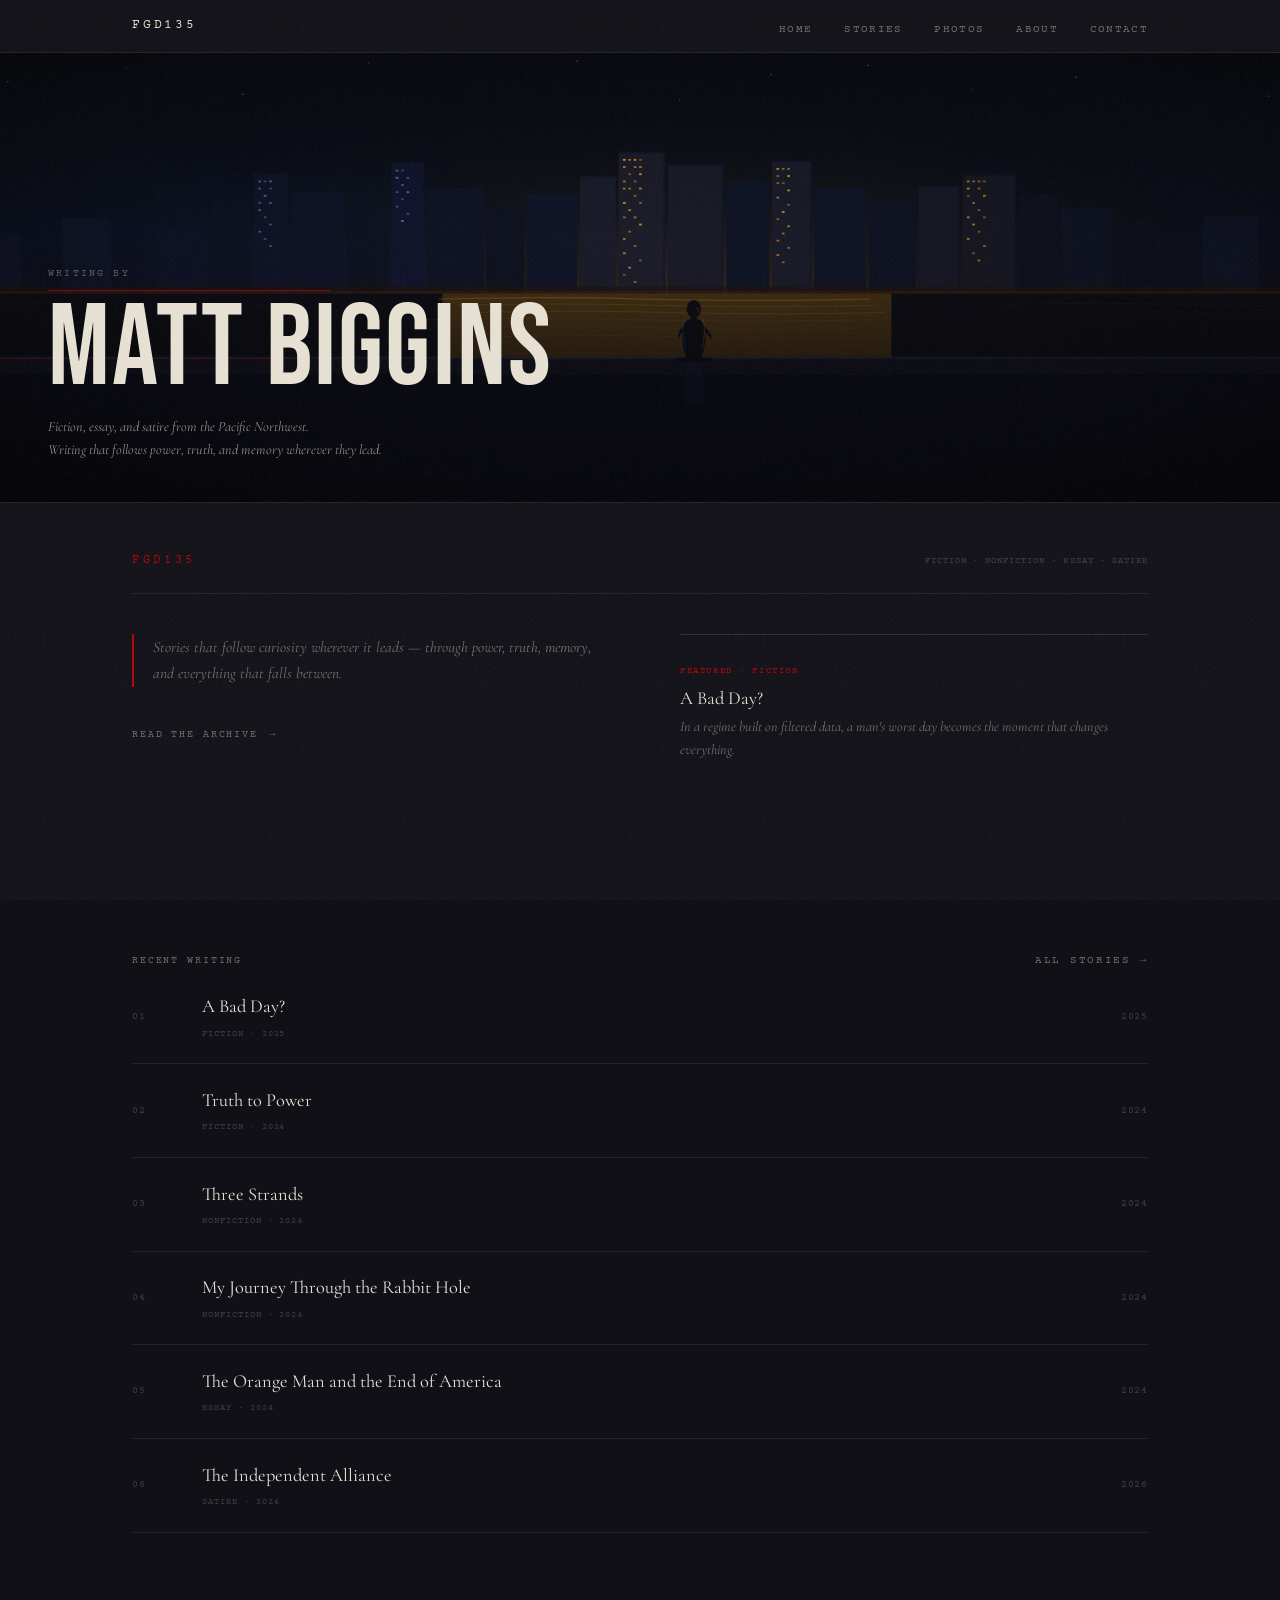
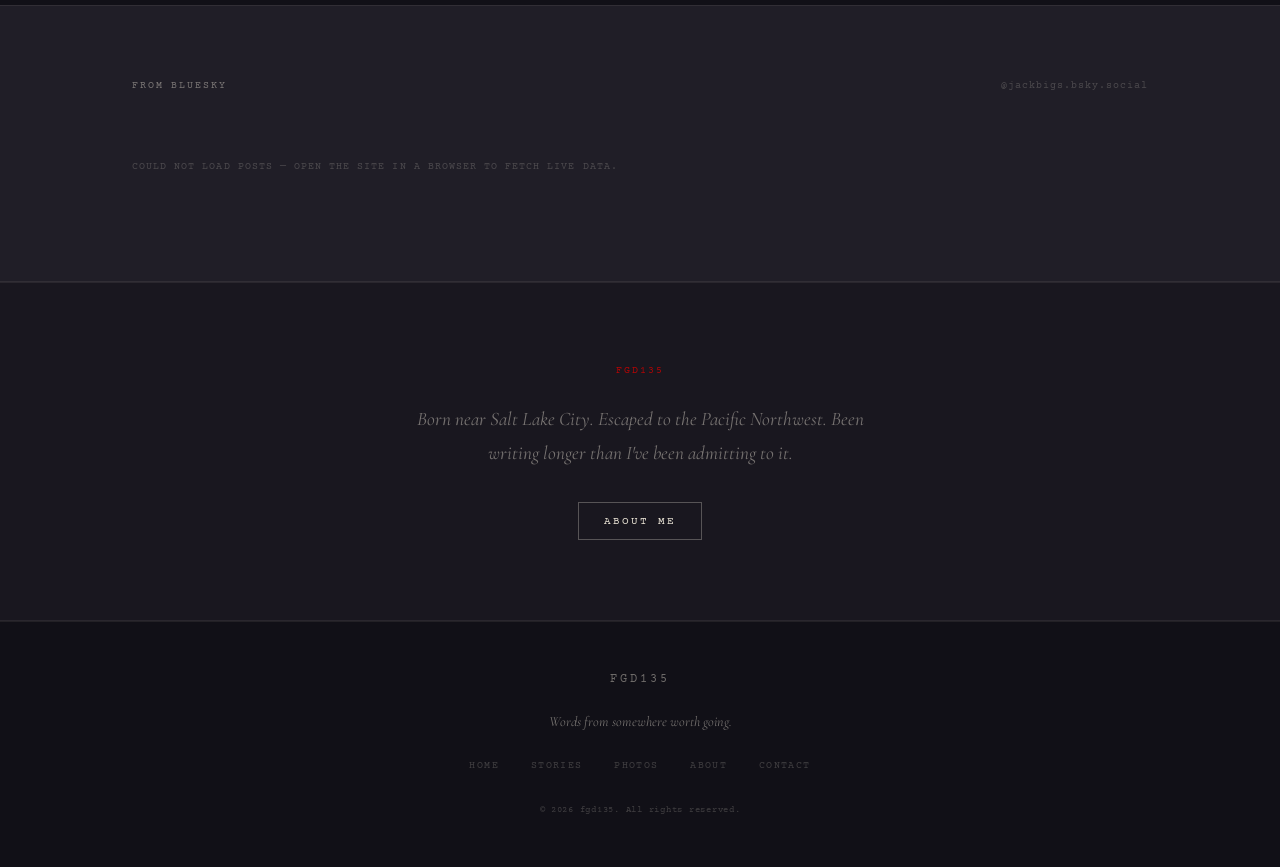
==== index.html @ affeff29 "Rebrand NFP to The Independent Alliance with new logo and full platform - Rename party throughout: T" ====
<!DOCTYPE html>
<html lang="en">
<head>
  <meta charset="UTF-8" />
  <meta name="viewport" content="width=device-width, initial-scale=1.0" />
  <title>fgd135 — Matt Biggins</title>
  <meta name="description" content="Fiction, nonfiction, essay, and satire from the Pacific Northwest." />
  <meta property="og:title" content="fgd135 — Matt Biggins" />
  <meta property="og:description" content="Fiction, nonfiction, essay, and satire from the Pacific Northwest." />
  <meta property="og:image" content="https://fgd135.com/og-image.png" />
  <meta property="og:url" content="https://fgd135.com" />
  <meta property="og:type" content="website" />
  <meta name="twitter:card" content="summary_large_image" />
  <meta name="twitter:title" content="fgd135 — Matt Biggins" />
  <meta name="twitter:description" content="Fiction, nonfiction, essay, and satire from the Pacific Northwest." />
  <meta name="twitter:image" content="https://fgd135.com/og-image.png" />
  <link rel="icon" href="favicon.svg" type="image/svg+xml" />
  <link rel="preconnect" href="https://fonts.googleapis.com" />
  <link rel="preconnect" href="https://fonts.gstatic.com" crossorigin />
  <link href="https://fonts.googleapis.com/css2?family=Cormorant+Garamond:ital,wght@0,300;0,400;0,500;0,600;1,300;1,400;1,500&family=Courier+Prime:ital,wght@0,400;0,700;1,400&family=Bebas+Neue&display=swap" rel="stylesheet" />
  <link rel="stylesheet" href="styles.css" />
</head>
<body>

<!-- the name means something. five clicks on the logo if you want to find out what. -->

<!-- ─── NAV ──────────────────────────────────────────────── -->
<nav>
  <div class="nav-inner">
    <span class="nav-logo" id="navLogo">fgd135</span>
    <ul class="nav-links">
      <li><a onclick="showPage('home')"    data-page="home">Home</a></li>
      <li><a onclick="window.location='stories.html'" data-page="stories">Stories</a></li>
      <li><a onclick="window.location='photos.html'" data-page="photos">Photos</a></li>
      <li><a onclick="showPage('about')"   data-page="about">About</a></li>
      <li><a onclick="showPage('contact')" data-page="contact">Contact</a></li>
    </ul>
    <button class="nav-burger" onclick="toggleMobile()" aria-label="Menu">
      <span></span><span></span><span></span>
    </button>
  </div>
</nav>

<div class="mobile-menu" id="mobileMenu">
  <button class="mobile-close" onclick="toggleMobile()">✕ Close</button>
  <a onclick="showPage('home');toggleMobile()">Home</a>
  <a onclick="window.location='stories.html';toggleMobile()">Stories</a>
  <a onclick="window.location='photos.html';toggleMobile()">Photos</a>
  <a onclick="showPage('about');toggleMobile()">About</a>
  <a onclick="showPage('contact');toggleMobile()">Contact</a>
</div>

<!-- ═══════════════════════════════════════════════════════
     TRIVIA OVERLAY  (easter egg — find it yourself)
═══════════════════════════════════════════════════════ -->
<div id="bomberOverlay">
  <div class="bomber-topbar">
    <span class="bomber-title">◈ CRM114 — Intelligence Test</span>
    <span class="bomber-score-display">SCORE: <span id="bomberScoreDisplay">0</span></span>
    <button class="bomber-close" onclick="GAME.close()">✕ Escape</button>
  </div>
  <div id="triviaBody"></div>
</div>

<!-- ═══════════════════════════════════════════════════════
     HOME
═══════════════════════════════════════════════════════ -->
<div class="page active" id="page-home">

  <div class="hero-split">

    <!-- TOP: illustrated hero — full width -->
    <div class="hero-image-col">

      <!-- Dark city riverfront — lone silhouette at the water's edge (after create_art.py) -->
      <svg class="hero-art-svg" viewBox="0 0 1600 500" xmlns="http://www.w3.org/2000/svg"
           preserveAspectRatio="xMidYMid slice" aria-hidden="true">
        <defs>
          <!-- Sky: deep midnight navy, warm amber at horizon -->
          <linearGradient id="skyG" x1="0" y1="0" x2="0" y2="1">
            <stop offset="0%"   stop-color="#05080f"/>
            <stop offset="50%"  stop-color="#080d1a"/>
            <stop offset="85%"  stop-color="#0f0e20"/>
            <stop offset="100%" stop-color="#1a1030"/>
          </linearGradient>
          <!-- Water: near-black with slight blue tint -->
          <linearGradient id="waterG" x1="0" y1="0" x2="0" y2="1">
            <stop offset="0%"   stop-color="#090910"/>
            <stop offset="100%" stop-color="#040508"/>
          </linearGradient>
          <!-- City glow bloom — amber light pollution at the skyline -->
          <radialGradient id="glowSky" cx="54%" cy="54%" r="46%">
            <stop offset="0%"   stop-color="#b87010" stop-opacity="0.26"/>
            <stop offset="40%"  stop-color="#7a4808" stop-opacity="0.11"/>
            <stop offset="100%" stop-color="#000000" stop-opacity="0"/>
          </radialGradient>
          <!-- Surveillance cold glow — left side of sky -->
          <radialGradient id="glowCold" cx="22%" cy="45%" r="38%">
            <stop offset="0%"   stop-color="#0a2860" stop-opacity="0.18"/>
            <stop offset="100%" stop-color="#000000" stop-opacity="0"/>
          </radialGradient>
          <!-- Reflection column in water below city -->
          <linearGradient id="reflG" x1="0" y1="0" x2="0" y2="1">
            <stop offset="0%"   stop-color="#c88010" stop-opacity="0.28"/>
            <stop offset="55%"  stop-color="#c88010" stop-opacity="0.09"/>
            <stop offset="100%" stop-color="#c88010" stop-opacity="0"/>
          </linearGradient>
          <!-- Edge vignette -->
          <radialGradient id="vig2" cx="50%" cy="42%" r="72%">
            <stop offset="0%"   stop-color="#000000" stop-opacity="0"/>
            <stop offset="70%"  stop-color="#000000" stop-opacity="0.26"/>
            <stop offset="100%" stop-color="#000000" stop-opacity="0.74"/>
          </radialGradient>
        </defs>

        <!-- ① Sky base — deep midnight blue -->
        <rect width="1600" height="500" fill="url(#skyG)"/>
        <!-- Warm city glow in sky -->
        <rect width="1600" height="500" fill="url(#glowSky)"/>
        <!-- Cold surveillance glow — left side -->
        <rect width="1600" height="500" fill="url(#glowCold)"/>

        <!-- ② Stars — faint, upper sky only -->
        <circle cx="96"  cy="32" r="0.7" fill="#c8d4e8" opacity="0.60"/>
        <circle cx="228" cy="16" r="0.6" fill="#c0c8e0" opacity="0.50"/>
        <circle cx="358" cy="46" r="0.8" fill="#c8d4e8" opacity="0.55"/>
        <circle cx="498" cy="11" r="0.6" fill="#c8d4e8" opacity="0.46"/>
        <circle cx="614" cy="39" r="0.5" fill="#c0c8e0" opacity="0.40"/>
        <circle cx="730" cy="9"  r="0.8" fill="#c8d4e8" opacity="0.54"/>
        <circle cx="844" cy="53" r="0.6" fill="#c8d4e8" opacity="0.38"/>
        <circle cx="946" cy="24" r="0.7" fill="#c0c8e0" opacity="0.60"/>
        <circle cx="1054" cy="14" r="0.8" fill="#c8d4e8" opacity="0.50"/>
        <circle cx="1170" cy="40" r="0.6" fill="#c0c8e0" opacity="0.46"/>
        <circle cx="1286" cy="27" r="0.8" fill="#c8d4e8" opacity="0.58"/>
        <circle cx="1400" cy="17" r="0.5" fill="#c8d4e8" opacity="0.44"/>
        <circle cx="1500" cy="48" r="0.7" fill="#c0c8e0" opacity="0.54"/>
        <circle cx="174"  cy="72" r="0.5" fill="#c8d4e8" opacity="0.32"/>
        <circle cx="822"  cy="79" r="0.4" fill="#c8d4e8" opacity="0.27"/>
        <circle cx="1342" cy="65" r="0.5" fill="#c8d4e8" opacity="0.34"/>

        <!-- ③ CITY SKYLINE — buildings, horizon at y=268 -->
        <!-- Far left: low residential (cool blue-grey, left/surveillance side) -->
        <rect x="0"   y="228" width="46"  height="40" fill="#0b0e1c"/>
        <rect x="49"  y="202" width="62"  height="66" fill="#0c1020"/>
        <rect x="114" y="218" width="40"  height="50" fill="#0a0c18"/>
        <rect x="157" y="184" width="54"  height="84" fill="#0d1122"/>
        <rect x="214" y="212" width="44"  height="56" fill="#0b0e1c"/>
        <!-- Left cluster -->
        <rect x="261" y="197" width="57"  height="71" fill="#0c1020"/>
        <rect x="321" y="170" width="46"  height="98" fill="#0b0f1e"/>
        <rect x="370" y="134" width="38"  height="134" fill="#0d1124"/>
        <rect x="411" y="154" width="60"  height="114" fill="#0c1022"/>
        <rect x="474" y="167" width="46"  height="101" fill="#0b0f1c"/>
        <rect x="523" y="122" width="36"  height="146" fill="#0e122a"/>
        <rect x="562" y="150" width="64"  height="118" fill="#0c1022"/>
        <rect x="629" y="170" width="42"  height="98" fill="#0b0f1c"/>
        <!-- CENTER: tallest, densest cluster — transitioning warm right -->
        <rect x="674" y="157" width="56"  height="111" fill="#0d1124"/>
        <rect x="733" y="137" width="40"  height="131" fill="#0f1428"/>
        <rect x="776" y="110" width="52"  height="158" fill="#0e1328"/>
        <rect x="831" y="124" width="62"  height="144" fill="#0d1226"/>
        <rect x="896" y="142" width="48"  height="126" fill="#0c1122"/>
        <rect x="947" y="120" width="44"  height="148" fill="#0e1328"/>
        <rect x="994" y="150" width="58"  height="118" fill="#0d1124"/>
        <!-- Right cluster: stepping down, warmer tones -->
        <rect x="1055" y="164" width="52" height="104" fill="#0c1020"/>
        <rect x="1110" y="147" width="46" height="121" fill="#0d1124"/>
        <rect x="1159" y="134" width="60" height="134" fill="#0c1022"/>
        <rect x="1222" y="157" width="44" height="111" fill="#0b0f1c"/>
        <rect x="1269" y="172" width="57" height="96"  fill="#0c1020"/>
        <rect x="1329" y="187" width="42" height="81"  fill="#0a0d1a"/>
        <!-- Far right: low -->
        <rect x="1374" y="200" width="50" height="68"  fill="#0b0e1c"/>
        <rect x="1427" y="182" width="62" height="86"  fill="#0d1122"/>
        <rect x="1492" y="208" width="44" height="60"  fill="#0a0c18"/>
        <rect x="1539" y="193" width="54" height="75"  fill="#0c1020"/>
        <rect x="1596" y="218" width="4"  height="50"  fill="#0a0c18"/>

        <!-- ④ BUILDING AMBIENT GLOW — low-opacity warm wash on buildings -->
        <!-- Left side: cool blue tint (surveillance) -->
        <rect x="0"   y="184" width="310" height="84" fill="#082060" opacity="0.04"/>
        <rect x="261" y="134" width="310" height="134" fill="#082060" opacity="0.035"/>
        <!-- Right side: warm amber glow (power/money) -->
        <rect x="776" y="112" width="50"  height="154" fill="#c88010" opacity="0.055"/>
        <rect x="831" y="126" width="60"  height="140" fill="#c88010" opacity="0.046"/>
        <rect x="733" y="140" width="40"  height="126" fill="#c88010" opacity="0.038"/>
        <rect x="947" y="122" width="42"  height="144" fill="#c88010" opacity="0.042"/>
        <rect x="1110" y="150" width="44" height="116" fill="#c88010" opacity="0.038"/>
        <rect x="1159" y="137" width="58" height="128" fill="#c88010" opacity="0.042"/>

        <!-- ⑤ WINDOWS — left buildings: cold blue; right buildings: warm amber -->
        <!-- Left tower x=370: cold blue windows (surveillance side) -->
        <rect x="375" y="142" width="3" height="2" fill="#4a82c8" opacity="0.78"/>
        <rect x="381" y="142" width="3" height="2" fill="#3a70b8" opacity="0.60"/>
        <rect x="387" y="142" width="3" height="2" fill="#5090d8" opacity="0.72"/>
        <rect x="375" y="150" width="3" height="2" fill="#3a70b8" opacity="0.84"/>
        <rect x="387" y="150" width="3" height="2" fill="#4a82c8" opacity="0.52"/>
        <rect x="381" y="158" width="3" height="2" fill="#5090d8" opacity="0.76"/>
        <rect x="375" y="166" width="3" height="2" fill="#4a82c8" opacity="0.62"/>
        <rect x="387" y="166" width="3" height="2" fill="#3a70b8" opacity="0.84"/>
        <rect x="375" y="174" width="3" height="2" fill="#5090d8" opacity="0.68"/>
        <rect x="381" y="182" width="3" height="2" fill="#4a82c8" opacity="0.57"/>
        <rect x="387" y="190" width="3" height="2" fill="#3a70b8" opacity="0.80"/>
        <rect x="375" y="198" width="3" height="2" fill="#4a82c8" opacity="0.74"/>
        <rect x="381" y="206" width="3" height="2" fill="#5090d8" opacity="0.52"/>
        <rect x="387" y="214" width="3" height="2" fill="#3a70b8" opacity="0.76"/>
        <!-- Slim left tower x=523: cold blue -->
        <rect x="528" y="130" width="3" height="2" fill="#4a82c8" opacity="0.80"/>
        <rect x="534" y="130" width="3" height="2" fill="#3a70b8" opacity="0.56"/>
        <rect x="528" y="138" width="3" height="2" fill="#5090d8" opacity="0.76"/>
        <rect x="540" y="138" width="3" height="2" fill="#4a82c8" opacity="0.66"/>
        <rect x="534" y="146" width="3" height="2" fill="#3a70b8" opacity="0.84"/>
        <rect x="528" y="154" width="3" height="2" fill="#4a82c8" opacity="0.60"/>
        <rect x="540" y="154" width="3" height="2" fill="#5090d8" opacity="0.78"/>
        <rect x="534" y="162" width="3" height="2" fill="#4a82c8" opacity="0.50"/>
        <rect x="528" y="170" width="3" height="2" fill="#3a70b8" opacity="0.74"/>
        <rect x="540" y="178" width="3" height="2" fill="#4a82c8" opacity="0.64"/>
        <rect x="534" y="186" width="3" height="2" fill="#5090d8" opacity="0.80"/>
        <!-- Center tallest tower x=776: warm amber windows -->
        <rect x="781" y="118" width="3" height="2" fill="#e0a820" opacity="0.90"/>
        <rect x="787" y="118" width="3" height="2" fill="#d4940a" opacity="0.75"/>
        <rect x="793" y="118" width="3" height="2" fill="#e0a820" opacity="0.83"/>
        <rect x="799" y="118" width="3" height="2" fill="#c88010" opacity="0.57"/>
        <rect x="781" y="126" width="3" height="2" fill="#d4940a" opacity="0.85"/>
        <rect x="793" y="126" width="3" height="2" fill="#e0a820" opacity="0.67"/>
        <rect x="799" y="126" width="3" height="2" fill="#d4940a" opacity="0.79"/>
        <rect x="787" y="134" width="3" height="2" fill="#c88010" opacity="0.62"/>
        <rect x="799" y="134" width="3" height="2" fill="#e0a820" opacity="0.87"/>
        <rect x="781" y="142" width="3" height="2" fill="#d4940a" opacity="0.72"/>
        <rect x="793" y="142" width="3" height="2" fill="#e0a820" opacity="0.52"/>
        <rect x="781" y="150" width="3" height="2" fill="#c88010" opacity="0.85"/>
        <rect x="787" y="150" width="3" height="2" fill="#d4940a" opacity="0.67"/>
        <rect x="799" y="150" width="3" height="2" fill="#e0a820" opacity="0.77"/>
        <rect x="793" y="158" width="3" height="2" fill="#d4940a" opacity="0.62"/>
        <rect x="781" y="166" width="3" height="2" fill="#e0a820" opacity="0.87"/>
        <rect x="799" y="166" width="3" height="2" fill="#c88010" opacity="0.69"/>
        <rect x="787" y="174" width="3" height="2" fill="#d4940a" opacity="0.82"/>
        <rect x="781" y="182" width="3" height="2" fill="#e0a820" opacity="0.57"/>
        <rect x="793" y="182" width="3" height="2" fill="#d4940a" opacity="0.75"/>
        <rect x="799" y="190" width="3" height="2" fill="#e0a820" opacity="0.85"/>
        <rect x="787" y="198" width="3" height="2" fill="#c88010" opacity="0.67"/>
        <rect x="781" y="206" width="3" height="2" fill="#d4940a" opacity="0.77"/>
        <rect x="793" y="214" width="3" height="2" fill="#e0a820" opacity="0.52"/>
        <rect x="781" y="222" width="3" height="2" fill="#d4940a" opacity="0.82"/>
        <rect x="799" y="230" width="3" height="2" fill="#c88010" opacity="0.62"/>
        <rect x="787" y="238" width="3" height="2" fill="#e0a820" opacity="0.72"/>
        <rect x="781" y="246" width="3" height="2" fill="#d4940a" opacity="0.47"/>
        <rect x="793" y="254" width="3" height="2" fill="#e0a820" opacity="0.57"/>
        <!-- 2nd center tower x=947: warm amber -->
        <rect x="952" y="128" width="3" height="2" fill="#e0a820" opacity="0.85"/>
        <rect x="958" y="128" width="3" height="2" fill="#d4940a" opacity="0.67"/>
        <rect x="964" y="128" width="3" height="2" fill="#c88010" opacity="0.79"/>
        <rect x="952" y="136" width="3" height="2" fill="#d4940a" opacity="0.62"/>
        <rect x="964" y="136" width="3" height="2" fill="#e0a820" opacity="0.87"/>
        <rect x="952" y="144" width="3" height="2" fill="#c88010" opacity="0.72"/>
        <rect x="958" y="144" width="3" height="2" fill="#d4940a" opacity="0.52"/>
        <rect x="964" y="152" width="3" height="2" fill="#e0a820" opacity="0.82"/>
        <rect x="952" y="160" width="3" height="2" fill="#d4940a" opacity="0.77"/>
        <rect x="964" y="168" width="3" height="2" fill="#c88010" opacity="0.62"/>
        <rect x="958" y="176" width="3" height="2" fill="#e0a820" opacity="0.85"/>
        <rect x="952" y="184" width="3" height="2" fill="#d4940a" opacity="0.57"/>
        <rect x="964" y="192" width="3" height="2" fill="#e0a820" opacity="0.72"/>
        <rect x="958" y="200" width="3" height="2" fill="#c88010" opacity="0.82"/>
        <rect x="952" y="208" width="3" height="2" fill="#d4940a" opacity="0.67"/>
        <rect x="964" y="216" width="3" height="2" fill="#e0a820" opacity="0.52"/>
        <rect x="952" y="224" width="3" height="2" fill="#d4940a" opacity="0.79"/>
        <rect x="958" y="232" width="3" height="2" fill="#c88010" opacity="0.62"/>
        <!-- Right cluster x=1159: warm amber -->
        <rect x="1164" y="142" width="3" height="2" fill="#d4940a" opacity="0.82"/>
        <rect x="1170" y="142" width="3" height="2" fill="#e0a820" opacity="0.62"/>
        <rect x="1176" y="142" width="3" height="2" fill="#c88010" opacity="0.75"/>
        <rect x="1182" y="142" width="3" height="2" fill="#d4940a" opacity="0.52"/>
        <rect x="1164" y="150" width="3" height="2" fill="#e0a820" opacity="0.87"/>
        <rect x="1176" y="150" width="3" height="2" fill="#d4940a" opacity="0.69"/>
        <rect x="1164" y="158" width="3" height="2" fill="#c88010" opacity="0.59"/>
        <rect x="1182" y="158" width="3" height="2" fill="#e0a820" opacity="0.82"/>
        <rect x="1170" y="166" width="3" height="2" fill="#d4940a" opacity="0.75"/>
        <rect x="1176" y="174" width="3" height="2" fill="#e0a820" opacity="0.52"/>
        <rect x="1164" y="182" width="3" height="2" fill="#d4940a" opacity="0.85"/>
        <rect x="1182" y="182" width="3" height="2" fill="#c88010" opacity="0.62"/>
        <rect x="1170" y="190" width="3" height="2" fill="#e0a820" opacity="0.77"/>
        <rect x="1176" y="198" width="3" height="2" fill="#d4940a" opacity="0.57"/>
        <rect x="1164" y="206" width="3" height="2" fill="#e0a820" opacity="0.72"/>
        <rect x="1182" y="214" width="3" height="2" fill="#c88010" opacity="0.82"/>
        <rect x="1170" y="222" width="3" height="2" fill="#d4940a" opacity="0.52"/>
        <rect x="1176" y="230" width="3" height="2" fill="#e0a820" opacity="0.67"/>

        <!-- ⑥ Horizon haze — warm glow band at the waterline -->
        <rect x="0" y="260" width="1600" height="12" fill="#200e08" opacity="0.65"/>
        <rect x="0" y="265" width="1600" height="5"  fill="#c88010" opacity="0.07"/>

        <!-- ⑦ Water — near-black with deep blue undertone -->
        <rect x="0" y="268" width="1600" height="232" fill="url(#waterG)"/>
        <!-- Reflection column below city core -->
        <rect x="580" y="268" width="500" height="210" fill="url(#reflG)"/>
        <!-- Amber shimmer lines — city lights rippling in the water -->
        <path d="M576,274 Q700,271 800,274 Q930,277 1056,274" stroke="#c88010" stroke-width="1.4" fill="none" opacity="0.28"/>
        <path d="M596,281 Q714,278 814,281 Q944,284 1060,281" stroke="#c88010" stroke-width="0.9" fill="none" opacity="0.20"/>
        <path d="M612,289 Q736,286 836,289 Q956,292 1072,289" stroke="#d4940a" stroke-width="1.1" fill="none" opacity="0.15"/>
        <path d="M556,297 Q692,294 792,297 Q924,300 1064,297" stroke="#c88010" stroke-width="0.7" fill="none" opacity="0.12"/>
        <path d="M598,306 Q706,303 810,306 Q934,309 1048,306" stroke="#b87808" stroke-width="0.8" fill="none" opacity="0.09"/>
        <path d="M636,316 Q752,313 852,316 Q968,319 1072,316" stroke="#c88010" stroke-width="1.0" fill="none" opacity="0.07"/>
        <path d="M618,327 Q736,324 836,327 Q956,330 1066,327" stroke="#d4940a" stroke-width="0.6" fill="none" opacity="0.05"/>
        <path d="M598,340 Q720,337 820,340 Q944,343 1064,340" stroke="#c88010" stroke-width="0.8" fill="none" opacity="0.04"/>
        <!-- Cold blue shimmer on left (surveillance reflection) -->
        <path d="M68,280 Q162,277 256,280 Q328,283 400,280" stroke="#2850a8" stroke-width="0.6" fill="none" opacity="0.10"/>
        <path d="M78,289 Q174,286 268,289 Q340,292 412,289" stroke="#1a3880" stroke-width="0.4" fill="none" opacity="0.07"/>
        <!-- Amber shimmer on right -->
        <path d="M1204,280 Q1308,277 1412,280 Q1484,283 1556,280" stroke="#c88010" stroke-width="0.6" fill="none" opacity="0.11"/>
        <path d="M1214,289 Q1318,286 1422,289 Q1494,292 1566,289" stroke="#b87808" stroke-width="0.4" fill="none" opacity="0.07"/>

        <!-- ⑧ Near embankment — quay/sea-wall, viewer's side -->
        <rect x="0" y="340" width="1600" height="18" fill="#0b0c16"/>
        <rect x="0" y="338" width="1600" height="3"  fill="#18192a" opacity="0.65"/>
        <!-- Stone joints -->
        <line x1="118"  y1="340" x2="118"  y2="358" stroke="#07080f" stroke-width="0.5" opacity="0.40"/>
        <line x1="318"  y1="340" x2="318"  y2="358" stroke="#07080f" stroke-width="0.5" opacity="0.36"/>
        <line x1="518"  y1="340" x2="518"  y2="358" stroke="#07080f" stroke-width="0.5" opacity="0.40"/>
        <line x1="718"  y1="340" x2="718"  y2="358" stroke="#07080f" stroke-width="0.5" opacity="0.36"/>
        <line x1="918"  y1="340" x2="918"  y2="358" stroke="#07080f" stroke-width="0.5" opacity="0.40"/>
        <line x1="1118" y1="340" x2="1118" y2="358" stroke="#07080f" stroke-width="0.5" opacity="0.36"/>
        <line x1="1318" y1="340" x2="1318" y2="358" stroke="#07080f" stroke-width="0.5" opacity="0.40"/>
        <line x1="1518" y1="340" x2="1518" y2="358" stroke="#07080f" stroke-width="0.5" opacity="0.36"/>
        <!-- Foreground ground — very dark -->
        <rect x="0" y="358" width="1600" height="142" fill="#060710"/>

        <!-- ⑨ LONE FIGURE — standing at the embankment edge, facing the city -->
        <!-- Centered x=860, feet y=340, head y=286 — long coat silhouette -->
        <g>
          <!-- Coat body — tapers at shoulder, slight flare at hem -->
          <path d="
            M852,340 C850,336 847,326 847,316
            C847,307 848,302 851,299
            C853,297 856,296 860,296
            C864,296 867,297 869,299
            C872,302 873,307 873,316
            C873,326 870,336 868,340 Z
          " fill="#07080e"/>
          <!-- Coat shoulder width -->
          <path d="
            M845,308 C847,305 851,302 855,301
            C858,300 862,300 865,301
            C869,302 873,305 875,308
            C877,311 879,314 880,316
            L879,318 C877,315 875,312 872,310
            C870,307 866,304 860,304
            C854,304 850,307 848,310
            C846,312 844,315 843,318
            L842,316 C843,313 844,310 845,308 Z
          " fill="#07080e"/>
          <!-- Collar / neck rear -->
          <rect x="857" y="292" width="6" height="6" fill="#07080e" rx="1"/>
          <!-- Head — oval, seen from behind -->
          <ellipse cx="860" cy="285" rx="8" ry="10" fill="#08090f"/>
          <!-- Rim light — cold blue on LEFT edge (surveillance light from left) -->
          <path d="M852,296 C850,299 849,303 849,308 C849,316 850,325 852,333 C851,332 849,327 848,318 C847,310 847,303 849,297 Z"
                fill="#2850a8" opacity="0.20"/>
          <!-- Rim light — warm amber on RIGHT edge (city light from across water) -->
          <path d="M868,296 C870,299 871,303 871,308 C871,316 870,325 868,333 C869,332 871,327 872,318 C873,310 873,303 871,297 Z"
                fill="#c88010" opacity="0.18"/>
          <!-- Head rim — amber catch on right side -->
          <path d="M864,290 C866,288 867,286 866,284 C865,283 863,283 862,284 C864,285 865,288 864,290 Z"
                fill="#c88010" opacity="0.14"/>
          <!-- Ground shadow -->
          <ellipse cx="860" cy="341" rx="22" ry="2.5" fill="#030408" opacity="0.60"/>
        </g>

        <!-- ⑩ Figure reflection in water — faint, shimmering below embankment -->
        <g opacity="0.12">
          <ellipse cx="860" cy="357" rx="8"  ry="10" fill="#1c2240"/>
          <path d="M852,354 C850,358 847,368 847,378 C847,387 852,392 860,392 C868,392 873,387 873,378 C873,368 870,358 868,354 Z" fill="#1c2240"/>
        </g>

        <!-- ⑪ Crimson signal accent — site signature, horizontal rule at embankment -->
        <line x1="0" y1="340" x2="420" y2="340" stroke="#b30505" stroke-width="0.9" opacity="0.50"/>

        <!-- ⑫ Vignette overlay -->
        <rect width="1600" height="500" fill="url(#vig2)"/>
      </svg>

      <!-- Text overlay -->
      <div class="hero-art-text" aria-label="Writing by Matt Biggins">
        <span class="hero-art-label">Writing by</span>
        <div class="hero-art-rule"></div>
        <h1 class="hero-art-name">Matt Biggins</h1>
        <p class="hero-art-bio">Fiction, essay, and satire from the Pacific Northwest.<br>Writing that follows power, truth, and memory wherever they lead.</p>
      </div>

    </div>

    <!-- BOTTOM: id + tagline + featured -->
    <div class="hero-text-col">
      <div class="hero-text-inner">

        <div class="hero-id-row">
          <span class="hero-site-name">fgd135</span>
          <span class="hero-categories">Fiction · Nonfiction · Essay · Satire</span>
        </div>

        <div class="hero-text-body">
          <div class="hero-text-left">
            <p class="hero-tagline">Stories that follow curiosity wherever it leads — through power, truth, memory, and everything that falls between.</p>
            <a class="hero-cta" href="stories.html">Read the archive</a>
          </div>
          <div class="hero-text-right">
            <div class="hero-featured" onclick="window.location='badday.html'" style="cursor:pointer">
              <div class="hero-featured-eyebrow">Featured · Fiction</div>
              <div class="hero-featured-title">A Bad Day?</div>
              <div class="hero-featured-lede">In a regime built on filtered data, a man's worst day becomes the moment that changes everything.</div>
            </div>
          </div>
        </div>

      </div>
    </div>

  </div>

  <!-- ── RECENT WRITING ──────────────────────────────────── -->
  <section class="story-list-section">
    <div class="container-wide">
      <div class="section-header">
        <span class="section-title">Recent Writing</span>
        <button class="btn-text dim" onclick="window.location='stories.html'">All stories →</button>
      </div>
      <div class="story-row" onclick="window.location='badday.html'">
        <span class="story-num">01</span>
        <div class="story-row-title">A Bad Day?<small>Fiction · 2025</small></div>
        <span class="story-row-date">2025</span>
      </div>
      <div class="story-row" onclick="window.location='truth.html'">
        <span class="story-num">02</span>
        <div class="story-row-title">Truth to Power<small>Fiction · 2024</small></div>
        <span class="story-row-date">2024</span>
      </div>
      <div class="story-row" onclick="window.location='braided.html'">
        <span class="story-num">03</span>
        <div class="story-row-title">Three Strands<small>Nonfiction · 2024</small></div>
        <span class="story-row-date">2024</span>
      </div>
      <div class="story-row" onclick="window.location='rabbit.html'">
        <span class="story-num">04</span>
        <div class="story-row-title">My Journey Through the Rabbit Hole<small>Nonfiction · 2024</small></div>
        <span class="story-row-date">2024</span>
      </div>
      <div class="story-row" onclick="window.location='orange.html'">
        <span class="story-num">05</span>
        <div class="story-row-title">The Orange Man and the End of America<small>Essay · 2024</small></div>
        <span class="story-row-date">2024</span>
      </div>
      <div class="story-row" onclick="window.location='NFP.html'">
        <span class="story-num">06</span>
        <div class="story-row-title">The Independent Alliance<small>Satire · 2026</small></div>
        <span class="story-row-date">2026</span>
      </div>
    </div>
  </section>

  <!-- ── BLUESKY FEED ─────────────────────────────────────── -->
  <section class="bsky-section">
    <div class="container-wide">
      <div class="bsky-header">
        <span class="section-title">From Bluesky</span>
        <span class="bsky-handle">@jackbigs.bsky.social</span>
      </div>
      <div class="bsky-feed" id="bskyFeed">
        <div class="bsky-loading">Loading posts…</div>
      </div>
    </div>
  </section>

  <section class="about-strip">
    <div class="container">
      <div class="eyebrow">fgd135</div>
      <p>Born near Salt Lake City. Escaped to the Pacific Northwest. Been writing longer than I've been admitting to it.</p>
      <button class="btn-ghost" onclick="showPage('about')">About me</button>
    </div>
  </section>

</div><!-- end page-home -->




<!-- ═══════════════════════════════════════════════════════
     ABOUT
═══════════════════════════════════════════════════════ -->
<div class="page" id="page-about">
  <div class="page-header">
    <div class="container">
      <span class="label">About</span>
      <h1>The writer<br>behind the work</h1>
    </div>
  </div>
  <div class="about-body">
    <div class="container">
      <div class="about-prose">
        <p>Born and raised in or near Salt Lake City, Utah. They baptized me but it certainly didn't stick. From there I've traveled the country a good bit. Made it across the Atlantic a few times in a burst of fabulous luck and happenstance and saw most of Western Europe. I'm currently awaiting sponsorship to Asia.</p>
        <p>I've been doodling with words my whole life. It's later in my episode that I'm actually producing. Here's a sampling. I also spent a decade-plus shooting indie rock concerts — those photos will be posted as I get them scanned and organized.</p>
        <p>I'm a proud, if not terribly outspoken, atheist. The Pacific Northwest became my home just before Covid. I very much doubt I'll leave.</p>
        <hr class="rule-h">
        <p style="color:var(--ink-muted); font-style:italic;">The name fgd135 is a signal filter from a film. Designed to pass only the verified transmission and block everything else. It works until it doesn't. This site operates on the same principle.</p>
      </div>
      <aside class="about-aside">
        <div class="about-photo"><img src="matt.png" alt="Matt Biggins" style="width:100%;height:100%;object-fit:cover;" /></div>
        <div class="about-details">
          <div class="about-detail-row"><span class="label">Based in</span><span class="about-detail-value">Pacific Northwest</span></div>
          <div class="about-detail-row"><span class="label">Writing since</span><span class="about-detail-value">I started</span></div>
          <div class="about-detail-row"><span class="label">Currently</span><span class="about-detail-value">More fiction</span></div>
        </div>
      </aside>
    </div>
  </div>
</div>

<!-- ═══════════════════════════════════════════════════════
     NOW
═══════════════════════════════════════════════════════ -->
<div class="page" id="page-now">
  <div class="page-header">
    <div class="container">
      <span class="label">Now</span>
      <h1>What I'm doing<br>at the moment</h1>
      <p>A <a href="https://nownownow.com/about" style="color:var(--crimson)">now page</a> — updated when things change.</p>
    </div>
  </div>
  <div class="now-body">
    <div class="container">
      <div class="now-section"><div class="now-section-title">Writing</div><p>Replace this with what you're working on. Say it plainly — this page works best when it's honest and current.</p><span class="now-timestamp">Updated Feb 2026</span></div>
      <div class="now-section"><div class="now-section-title">Reading</div><p>What's on the nightstand. What you just finished and whether it was worth it. A title and a sentence is enough.</p><span class="now-timestamp">Updated Feb 2026</span></div>
      <div class="now-section"><div class="now-section-title">Eating / Cooking</div><p>What you've been cooking, what you're trying to recreate from a trip, what you ordered three times this month without apologizing.</p><span class="now-timestamp">Updated Feb 2026</span></div>
      <div class="now-section"><div class="now-section-title">Somewhere</div><p>Where you are or where you just were. A trip coming up. This section can be empty when you're home and just home.</p><span class="now-timestamp">Updated Feb 2026</span></div>
    </div>
  </div>
</div>

<!-- ═══════════════════════════════════════════════════════
     CONTACT
═══════════════════════════════════════════════════════ -->
<div class="page" id="page-contact">
  <div class="page-header">
    <div class="container">
      <span class="label">Contact</span>
      <h1>Get in touch</h1>
    </div>
  </div>
  <div class="contact-body">
    <div class="container">
      <p>If something you read here struck a chord — or a nerve — the best way to reach me is email. I read everything and reply when I have something useful to say.</p>
      <div class="contact-links">
        <div class="contact-link-row"><span class="contact-link-label">Email</span><span class="contact-link-val"><a href="mailto:guytao@proton.me">guytao@proton.me</a></span></div>
        <div class="contact-link-row"><span class="contact-link-label">Bluesky</span><span class="contact-link-val"><a href="https://bsky.app/profile/jackbigs.bsky.social" target="_blank">@jackbigs.bsky.social</a></span></div>
        <div class="contact-link-row"><span class="contact-link-label">RSS</span><span class="contact-link-val"><a href="#">/feed.xml</a></span></div>
      </div>
    </div>
  </div>
</div>

<!-- ─── FOOTER ─────────────────────────────────────────────── -->
<footer>
  <div class="footer-inner" style="max-width:1080px;margin:0 auto;">
    <div class="site-name">fgd135</div>
    <p class="footer-motto">Words from somewhere worth going.</p>
    <div class="footer-links">
      <a onclick="showPage('home')">Home</a>
      <a onclick="window.location='stories.html'">Stories</a>
      <a onclick="window.location='photos.html'">Photos</a>
      <a onclick="showPage('about')">About</a>
      <a onclick="showPage('contact')">Contact</a>
    </div>
    <div class="footer-copy">© 2026 fgd135. All rights reserved.</div>
  </div>
</footer>

<script>
/* ── PAGE NAV ─────────────────────────────────────────────── */
function showPage(id) {
  document.querySelectorAll('.page').forEach(p => p.classList.remove('active'));
  const t = document.getElementById('page-' + id);
  if (t) t.classList.add('active');
  document.querySelectorAll('.nav-links a').forEach(a => {
    a.classList.toggle('active', a.dataset.page === id);
  });
  window.scrollTo({ top: 0, behavior: 'instant' });
}
function toggleMobile() {
  document.getElementById('mobileMenu').classList.toggle('open');
}

/* ── (signal display moved to story pages via signal-strip.js) ── */

/* ── LOGO / EASTER EGG TRIGGER ────────────────────────────── */
(function() {
  let clicks = 0, timer = null;
  document.getElementById('navLogo').addEventListener('click', () => {
    showPage('home');
    clicks++;
    clearTimeout(timer);
    timer = setTimeout(() => { clicks = 0; }, 2500);
    if (clicks >= 5) { clicks = 0; GAME.open(); }
  });
})();

/* ── BLUESKY FEED ─────────────────────────────────────────── */
async function fetchBluesky() {
  const feed = document.getElementById('bskyFeed');
  try {
    const res = await fetch('https://public.api.bsky.app/xrpc/app.bsky.feed.getAuthorFeed?actor=jackbigs.bsky.social&limit=12&filter=posts_and_author_threads');
    if (!res.ok) throw new Error('API error');
    const data = await res.json();
    const posts = (data.feed || []).filter(f => !f.post.record.reply).slice(0, 5);
    if (!posts.length) { feed.innerHTML = '<div class="bsky-error">No posts found.</div>'; return; }
    feed.innerHTML = posts.map(f => {
      const post = f.post;
      const text = post.record.text || '';
      const uri = post.uri;
      const rkey = uri.split('/').pop();
      const url = `https://bsky.app/profile/jackbigs.bsky.social/post/${rkey}`;
      const likes = post.likeCount || 0;
      const ago = timeAgo(post.indexedAt);
      const escaped = text.replace(/</g,'&lt;').replace(/>/g,'&gt;');
      return `<a class="bsky-post" href="${url}" target="_blank" rel="noopener">
        <div class="bsky-post-text">${escaped}</div>
        <div class="bsky-post-meta">
          <span>${ago}</span>
          ${likes > 0 ? `<span class="bsky-post-likes">♥ ${likes}</span>` : ''}
        </div>
      </a>`;
    }).join('');
  } catch(e) {
    feed.innerHTML = '<div class="bsky-error">Could not load posts — open the site in a browser to fetch live data.</div>';
  }
}

function timeAgo(iso) {
  const diff = (Date.now() - new Date(iso)) / 1000;
  if (diff < 60) return 'just now';
  if (diff < 3600) return Math.floor(diff/60) + 'm ago';
  if (diff < 86400) return Math.floor(diff/3600) + 'h ago';
  if (diff < 604800) return Math.floor(diff/86400) + 'd ago';
  return new Date(iso).toLocaleDateString('en-US', {month:'short', day:'numeric'});
}

/* ══════════════════════════════════════════════════════════
   DR. STRANGELOVE TRIVIA — CRM114 INTELLIGENCE TEST
══════════════════════════════════════════════════════════ */
const GAME = (function() {

  const QUESTIONS = [
    {
      q: 'What is the full subtitle of Dr. Strangelove?',
      opts: ['How I Learned to Stop Worrying and Love the Bomb', 'How America Survived the Cold War', 'How the Pentagon Learned to Relax', 'How We All Stopped Fearing the Worst'],
      ans: 0
    },
    {
      q: 'Who directed Dr. Strangelove (1964)?',
      opts: ['Billy Wilder', 'Sidney Lumet', 'Stanley Kubrick', 'John Frankenheimer'],
      ans: 2
    },
    {
      q: 'Which actor plays three separate roles in the film?',
      opts: ['George C. Scott', 'Peter Sellers', 'Sterling Hayden', 'Slim Pickens'],
      ans: 1
    },
    {
      q: "General Ripper believes the Communists are contaminating America's what?",
      opts: ['Water supply', 'Food reserves', 'Air supply', 'Precious bodily fluids'],
      ans: 3
    },
    {
      q: "What is the call sign of the B-52 piloted by Major Kong?",
      opts: ['Death Rider', 'Leper Colony', 'Atomic Angel', 'Iron Curtain'],
      ans: 1
    },
    {
      q: "What song plays over the film's final nuclear explosions?",
      opts: ['"God Save the Queen"', '"Strange Fruit"', '"We\'ll Meet Again" by Vera Lynn', '"Yankee Doodle"'],
      ans: 2
    },
    {
      q: "How does Major T.J. 'King' Kong meet his end?",
      opts: ['Parachuting to safety', 'Defusing the bomb at the last second', 'Shot down by Soviet fighters', 'Riding a nuclear bomb out of the plane'],
      ans: 3
    },
    {
      q: "What does President Muffley famously declare?",
      opts: ['"There will be no war today, gentlemen."', '"Gentlemen, you can\'t fight in here! This is the War Room!"', '"Fighting is not permitted on military premises."', '"I demand order and civility at all times!"'],
      ans: 1
    },
    {
      q: "The Soviet Doomsday Machine is designed to do what automatically?",
      opts: ['Launch missiles at Washington if Moscow falls', 'Notify the UN of any nuclear launch', 'Destroy all life on Earth if the USSR is attacked', 'Shut down all nuclear weapons worldwide'],
      ans: 2
    },
    {
      q: "What is the CRM 114 Discriminator?",
      opts: ['The targeting computer on the B-52', 'A Soviet early-warning system', 'The code name for the Doomsday Machine', 'A radio device that filters out unverified transmissions'],
      ans: 3
    },
    {
      q: "Dr. Strangelove's involuntary arm salute implies he was formerly what?",
      opts: ['A Nazi', 'A Soviet scientist', 'A British spy', 'An arms dealer'],
      ans: 0
    },
    {
      q: "What year was Dr. Strangelove released?",
      opts: ['1960', '1962', '1966', '1964'],
      ans: 3
    }
  ];

  let current = 0;
  let score = 0;

  function verdict(s, total) {
    if (s === total)        return 'You have the clarity of a man with a very pure essence. Remarkable.';
    if (s >= total * 0.75) return 'An impressive performance. General Turgidson would promote you.';
    if (s >= total * 0.5)  return 'Adequate. You may enter the War Room, but stay away from the Big Board.';
    if (s >= total * 0.25) return 'Concerning. Have you considered that your precious bodily fluids may be compromised?';
    return 'You have failed to identify the enemy within. General Ripper weeps.';
  }

  function render() {
    const body = document.getElementById('triviaBody');
    if (current >= QUESTIONS.length) {
      body.innerHTML = `
        <div class="trivia-result">
          <div class="trivia-result-score">${score}/${QUESTIONS.length}</div>
          <div class="trivia-result-label">Intelligence Rating: ${Math.round(score/QUESTIONS.length*100)}%</div>
          <p class="trivia-result-verdict">${verdict(score, QUESTIONS.length)}</p>
          <button class="trivia-next" onclick="GAME.restart()">Try Again →</button>
        </div>`;
      return;
    }
    const q = QUESTIONS[current];
    body.innerHTML = `
      <div class="trivia-q-num">Question ${current + 1} of ${QUESTIONS.length}</div>
      <div class="trivia-question">${q.q}</div>
      <div class="trivia-options">
        ${q.opts.map((opt, i) => `<button class="trivia-option" onclick="GAME.answer(${i})">${opt}</button>`).join('')}
      </div>`;
  }

  return {
    open() {
      current = 0;
      score = 0;
      document.getElementById('bomberScoreDisplay').textContent = '0';
      document.getElementById('bomberOverlay').style.display = 'flex';
      render();
    },

    answer(idx) {
      const q = QUESTIONS[current];
      const opts = document.querySelectorAll('.trivia-option');
      opts.forEach(btn => btn.disabled = true);
      if (idx === q.ans) {
        score++;
        document.getElementById('bomberScoreDisplay').textContent = score;
        opts[idx].classList.add('correct');
      } else {
        opts[idx].classList.add('wrong');
        opts[q.ans].classList.add('correct');
      }
      setTimeout(() => {
        current++;
        render();
      }, 1100);
    },

    restart() {
      current = 0;
      score = 0;
      document.getElementById('bomberScoreDisplay').textContent = '0';
      render();
    },

    close() {
      document.getElementById('bomberOverlay').style.display = 'none';
    }
  };
})();

fetchBluesky();
</script>
</body>
</html>
---- styles.css ----
*, *::before, *::after { box-sizing: border-box; margin: 0; padding: 0; }

:root {
  --void:       #111017;
  --surface:    #19171f;
  --surface-2:  #201e27;
  --surface-3:  #282530;
  --ink:        #e8e2d4;
  --ink-muted:  rgba(232,226,212,0.45);
  --ink-dim:    rgba(232,226,212,0.22);
  --rule:       rgba(232,226,212,0.08);
  --rule-mid:   rgba(232,226,212,0.14);
  --crimson:      #b30505;
  --crimson-deep: #990202;
  --crimson-lt:   #d40606;
  --gold:         #d4a517;
  --cobalt:       #1a5a7a;
  --font-serif: 'Cormorant Garamond', Georgia, serif;
  --font-mono:  'Courier Prime', 'Courier New', monospace;
}

html { scroll-behavior: smooth; }
body {
  background: var(--void);
  color: var(--ink);
  font-family: var(--font-serif);
  font-size: 18px;
  line-height: 1.7;
  min-height: 100vh;
  overflow-x: hidden;
}
body::before {
  content: '';
  position: fixed; inset: 0;
  pointer-events: none; z-index: 9999; opacity: 0.06;
  background-image: url("data:image/svg+xml,%3Csvg viewBox='0 0 512 512' xmlns='http://www.w3.org/2000/svg'%3E%3Cfilter id='noise'%3E%3CfeTurbulence type='fractalNoise' baseFrequency='0.8' numOctaves='4' stitchTiles='stitch'/%3E%3C/filter%3E%3Crect width='100%25' height='100%25' filter='url(%23noise)'/%3E%3C/svg%3E");
  background-size: 180px 180px;
}

a { color: inherit; text-decoration: none; }
p { margin-bottom: 1.4em; }
p:last-child { margin-bottom: 0; }
img { max-width: 100%; display: block; }

.label {
  font-family: var(--font-mono);
  font-size: 0.65rem; letter-spacing: 0.16em;
  text-transform: uppercase; color: var(--ink-muted);
}
.label.cr { color: var(--crimson); }

.container      { max-width: 720px;  margin: 0 auto; padding: 0 2rem; }
.container-wide { max-width: 1080px; margin: 0 auto; padding: 0 2rem; }
.rule-h { border: none; border-top: 1px solid var(--rule); margin: 2.5rem 0; }

.page { display: none; animation: fadein 0.35s ease; }
.page.active { display: block; }
@keyframes fadein {
  from { opacity: 0; transform: translateY(8px); }
  to   { opacity: 1; transform: translateY(0); }
}

/* ── SIGNAL STRIP (story pages) ──────────────────────── */
.signal-strip {
  width: 100%; height: 54px;
  background: var(--void);
  border-bottom: 1px solid var(--rule);
  overflow: hidden;
  display: flex; align-items: center;
}
.strip-svg { width: 100%; height: auto; display: block; }

/* ── NAV ─────────────────────────────────────────────── */
nav {
  position: sticky; top: 0; z-index: 100;
  background: rgba(17,16,23,0.94);
  backdrop-filter: blur(12px); -webkit-backdrop-filter: blur(12px);
  border-bottom: 1px solid var(--rule);
}
.nav-inner {
  max-width: 1080px; margin: 0 auto; padding: 0 2rem;
  display: flex; align-items: center; justify-content: space-between; height: 52px;
}
.nav-logo {
  font-family: var(--font-mono); font-size: 0.8rem;
  letter-spacing: 0.22em; text-transform: uppercase;
  color: var(--ink); cursor: pointer; transition: color 0.2s;
  user-select: none;
}
.nav-logo:hover { color: var(--crimson); }
.nav-links { list-style: none; display: flex; gap: 2rem; }
.nav-links a {
  font-family: var(--font-mono); font-size: 0.68rem;
  letter-spacing: 0.12em; text-transform: uppercase;
  color: var(--ink-muted); cursor: pointer; transition: color 0.2s;
}
.nav-links a:hover, .nav-links a.active { color: var(--crimson); }
.nav-burger {
  display: none; flex-direction: column; gap: 5px;
  cursor: pointer; background: none; border: none; padding: 4px;
}
.nav-burger span { display: block; width: 20px; height: 1px; background: var(--ink); }
.mobile-menu {
  display: none; position: fixed; inset: 0; background: var(--void);
  z-index: 200; flex-direction: column; align-items: center; justify-content: center; gap: 2.5rem;
}
.mobile-menu.open { display: flex; }
.mobile-menu a {
  font-family: var(--font-mono); font-size: 0.88rem;
  letter-spacing: 0.18em; text-transform: uppercase;
  color: var(--ink-muted); cursor: pointer; transition: color 0.2s;
}
.mobile-menu a:hover { color: var(--crimson); }
.mobile-close {
  position: absolute; top: 1.2rem; right: 1.5rem;
  font-family: var(--font-mono); font-size: 0.7rem;
  letter-spacing: 0.1em; color: var(--ink-muted);
  cursor: pointer; background: none; border: none; text-transform: uppercase;
}
@media (max-width: 620px) {
  .nav-links { display: none; }
  .nav-burger { display: flex; }
}

/* ── HERO — horizontal stack ───────────────────────── */
.hero-split {
  display: grid;
  grid-template-rows: 50vh auto;
  grid-template-columns: 1fr;
  min-height: 92vh;
  background: var(--void);
}

.hero-image-col {
  position: relative;
  overflow: hidden;
  background: var(--void);
  border-bottom: 1px solid var(--rule);
}
.hero-art-svg {
  position: absolute;
  inset: 0;
  width: 100%;
  height: 100%;
}
.hero-art-text {
  position: absolute;
  bottom: 0; left: 0;
  padding: 0 3rem 2.5rem;
  z-index: 2;
  pointer-events: none;
  max-width: 760px;
}
.hero-art-label {
  display: block;
  font-family: var(--font-mono);
  font-size: 0.62rem;
  letter-spacing: 0.22em;
  text-transform: uppercase;
  color: rgba(232,226,212,0.38);
  margin-bottom: 0.45rem;
}
.hero-art-rule {
  width: clamp(140px, 22vw, 340px);
  height: 1px;
  background: var(--crimson);
  opacity: 0.65;
  margin-bottom: 0.5rem;
}
.hero-art-name {
  font-family: 'Bebas Neue', var(--font-serif);
  font-size: clamp(4rem, 9vw, 8.5rem);
  font-weight: 400;
  color: var(--ink);
  line-height: 0.88;
  letter-spacing: 0.02em;
  margin-bottom: 1rem;
}
.hero-art-bio {
  font-family: var(--font-serif);
  font-style: italic;
  font-size: clamp(0.88rem, 1.1vw, 1rem);
  color: rgba(232,226,212,0.62);
  line-height: 1.62;
  margin: 0;
}

.hero-text-col {
  background: var(--void);
  padding: 3rem 0 3.5rem;
}
.hero-text-inner {
  max-width: 1080px; margin: 0 auto; padding: 0 2rem;
}
.hero-id-row {
  display: flex; align-items: baseline;
  justify-content: space-between;
  padding-bottom: 1.4rem;
  border-bottom: 1px solid var(--rule);
  margin-bottom: 2.5rem;
}
.hero-site-name {
  font-family: var(--font-mono); font-size: 0.72rem;
  letter-spacing: 0.32em; text-transform: uppercase;
  color: var(--crimson);
}
.hero-categories {
  font-family: var(--font-mono); font-size: 0.54rem;
  letter-spacing: 0.12em; text-transform: uppercase;
  color: var(--ink-dim);
}
.hero-text-body {
  display: grid;
  grid-template-columns: 1fr 1fr;
  gap: 5rem;
  align-items: start;
}
.hero-text-left  { display: flex; flex-direction: column; }
.hero-text-right { display: flex; flex-direction: column; }

.hero-tagline {
  font-family: var(--font-serif);
  font-size: clamp(0.95rem, 1.2vw, 1.08rem);
  font-style: italic; color: var(--ink-muted);
  line-height: 1.72;
  margin-bottom: 2.5rem;
  border-left: 2px solid var(--crimson);
  padding-left: 1.2rem;
}
.hero-cta {
  display: inline-flex; align-items: center; gap: 0.7rem;
  font-family: var(--font-mono); font-size: 0.65rem;
  letter-spacing: 0.18em; text-transform: uppercase;
  color: var(--ink-muted); transition: color 0.2s, gap 0.2s;
  cursor: pointer; background: none; border: none; padding: 0;
  text-decoration: none;
}
.hero-cta::after { content: '→'; }
.hero-cta:hover { color: var(--crimson); gap: 1.1rem; }

.hero-featured {
  border-top: 1px solid var(--rule-mid);
  padding-top: 1.8rem;
  transition: opacity 0.2s;
}
.hero-featured:hover { opacity: 0.72; }
.hero-featured-eyebrow {
  font-family: var(--font-mono); font-size: 0.55rem;
  letter-spacing: 0.18em; text-transform: uppercase;
  color: var(--crimson); margin-bottom: 0.5rem;
}
.hero-featured-title {
  font-family: var(--font-serif); font-size: 1.15rem;
  font-weight: 400; color: var(--ink); line-height: 1.3;
  margin-bottom: 0.35rem;
}
.hero-featured-lede {
  font-family: var(--font-serif); font-size: 0.88rem;
  font-style: italic; color: var(--ink-muted); line-height: 1.6;
}

@media (max-width: 860px) {
  .hero-split { grid-template-rows: 52vw auto; min-height: auto; }
  .hero-text-inner { padding: 0 1.5rem; }
  .hero-text-col { padding: 2.5rem 0; }
  .hero-text-body { grid-template-columns: 1fr; gap: 2.5rem; }
  .hero-id-row { flex-wrap: wrap; gap: 0.5rem; margin-bottom: 2rem; }
  .hero-art-text { padding: 0 1.5rem 1.8rem; }
}

.btn-ghost {
  display: inline-block; font-family: var(--font-mono);
  font-size: 0.68rem; letter-spacing: 0.18em; text-transform: uppercase;
  border: 1px solid rgba(232,226,212,0.3); padding: 0.72rem 1.6rem;
  color: var(--ink); cursor: pointer;
  transition: border-color 0.2s, background 0.2s, color 0.2s; background: none;
}
.btn-ghost:hover { border-color: var(--crimson); background: var(--crimson); color: #fff; }
.btn-text {
  font-family: var(--font-mono); font-size: 0.68rem;
  letter-spacing: 0.16em; text-transform: uppercase;
  color: var(--crimson); cursor: pointer;
  transition: letter-spacing 0.2s; background: none; border: none; padding: 0;
}
.btn-text:hover { letter-spacing: 0.22em; }
.btn-text.dim { color: var(--ink-muted); }


/* ── STORY LIST ───────────────────────────────────────── */
.story-list-section { padding: 4.5rem 2rem; }
.section-header { display: flex; align-items: baseline; justify-content: space-between; margin-bottom: 0; }
.section-title { font-family: var(--font-mono); font-size: 0.65rem; letter-spacing: 0.18em; text-transform: uppercase; color: var(--ink-muted); }
.story-row { display: grid; grid-template-columns: 48px 1fr auto; gap: 1.4rem; align-items: center; padding: 1.3rem 0; border-bottom: 1px solid var(--rule); cursor: pointer; }
.story-row:first-of-type { border-top: 1px solid var(--rule); margin-top: 1.8rem; }
.story-row:hover .story-row-title { color: var(--crimson); }
.story-num { font-family: var(--font-mono); font-size: 0.6rem; color: var(--ink-dim); letter-spacing: 0.06em; }
.story-row-title { font-size: 1.15rem; font-weight: 400; transition: color 0.2s; color: var(--ink); }
.story-row-title small { display: block; font-family: var(--font-mono); font-size: 0.58rem; color: var(--ink-dim); letter-spacing: 0.1em; text-transform: uppercase; margin-top: 0.25rem; }
.story-row-date { font-family: var(--font-mono); font-size: 0.6rem; color: var(--ink-dim); letter-spacing: 0.08em; white-space: nowrap; }

/* ── BLUESKY FEED ─────────────────────────────────────── */
.bsky-section {
  padding: 4.5rem 2rem;
  background: var(--surface-2);
  border-top: 1px solid var(--rule);
  border-bottom: 1px solid var(--rule);
}
.bsky-header {
  display: flex; align-items: baseline;
  justify-content: space-between; margin-bottom: 2rem;
}
.bsky-handle {
  font-family: var(--font-mono); font-size: 0.62rem;
  letter-spacing: 0.1em; color: var(--ink-dim);
}
.bsky-feed { display: flex; flex-direction: column; gap: 0; }
.bsky-post {
  padding: 1.4rem 0;
  border-bottom: 1px solid var(--rule);
  display: grid;
  grid-template-columns: 1fr auto;
  gap: 1rem;
  align-items: start;
  text-decoration: none;
  cursor: pointer;
  transition: opacity 0.15s;
}
.bsky-post:first-child { border-top: 1px solid var(--rule); }
.bsky-post:hover { opacity: 0.7; }
.bsky-post-text {
  font-size: 1rem;
  line-height: 1.65;
  color: var(--ink);
  font-family: var(--font-serif);
}
.bsky-post-meta {
  font-family: var(--font-mono);
  font-size: 0.58rem;
  letter-spacing: 0.08em;
  color: var(--ink-dim);
  white-space: nowrap;
  display: flex;
  flex-direction: column;
  align-items: flex-end;
  gap: 0.4rem;
}
.bsky-post-likes { color: var(--crimson); }
.bsky-loading, .bsky-error {
  font-family: var(--font-mono);
  font-size: 0.65rem;
  letter-spacing: 0.1em;
  color: var(--ink-dim);
  text-transform: uppercase;
  padding: 2rem 0;
}

/* ── ABOUT STRIP ──────────────────────────────────────── */
.about-strip { background: var(--surface); border-top: 1px solid var(--rule); border-bottom: 1px solid var(--rule); padding: 5rem 2rem; text-align: center; }
.about-strip .eyebrow { font-family: var(--font-mono); font-size: 0.6rem; letter-spacing: 0.2em; text-transform: uppercase; color: var(--crimson); margin-bottom: 1.5rem; }
.about-strip p { max-width: 500px; margin: 0 auto 2rem; font-size: 1.2rem; font-style: italic; color: var(--ink-muted); line-height: 1.75; }

/* ── PAGE HEADER ──────────────────────────────────────── */
.page-header { padding: 5rem 2rem 3.5rem; border-bottom: 1px solid var(--rule); background: var(--surface); }
.page-header .label { display: block; margin-bottom: 1.2rem; }
.page-header h1 { font-size: clamp(2.4rem, 5vw, 4rem); font-weight: 300; line-height: 1.08; color: var(--ink); }
.page-header p { margin-top: 1rem; color: var(--ink-muted); font-style: italic; font-size: 1.05rem; }

/* ── ARCHIVE ──────────────────────────────────────────── */
.archive-section { padding: 3.5rem 2rem 6rem; }
.archive-category { margin-bottom: 3.5rem; }
.archive-cat-label { font-family: var(--font-mono); font-size: 0.62rem; letter-spacing: 0.2em; text-transform: uppercase; color: var(--crimson); padding-bottom: 0.8rem; border-bottom: 1px solid var(--rule); margin-bottom: 0; }

/* ── READER ───────────────────────────────────────────── */
.reader-header { background: var(--surface); padding: 5.5rem 2rem 4rem; border-bottom: 1px solid var(--rule); text-align: center; }
.reader-meta { display: flex; align-items: center; justify-content: center; gap: 0.6rem; margin-bottom: 1.8rem; }
.reader-title { font-size: clamp(2.2rem, 5vw, 3.8rem); font-weight: 400; line-height: 1.12; margin-bottom: 1rem; color: var(--ink); }
.reader-lede { font-size: 1.2rem; color: var(--ink-muted); font-style: italic; max-width: 540px; margin: 0 auto 1.8rem; line-height: 1.75; }
.reader-byline { font-family: var(--font-mono); font-size: 0.62rem; letter-spacing: 0.12em; color: var(--ink-dim); text-transform: uppercase; }
.reader-image { width: 100%; max-height: 500px; overflow: hidden; }
.reader-image img { width: 100%; height: 100%; object-fit: cover; object-position: center 55%; filter: brightness(0.65) contrast(1.15); display: block; }
.reader-image-placeholder { width: 100%; height: 380px; background: var(--surface-2); border-bottom: 1px solid var(--rule); display: flex; align-items: center; justify-content: center; }
.reader-image-placeholder span { font-family: var(--font-mono); font-size: 0.6rem; letter-spacing: 0.1em; color: var(--ink-dim); text-transform: uppercase; }
.reader-body { padding: 4.5rem 2rem 6rem; background: #faf8f4; }
.reader-body .container { max-width: 620px; }
.reader-body p { font-size: 1.15rem; line-height: 1.9; color: #1a1714; }
.reader-body p:first-of-type::first-letter { float: left; font-size: 5.4em; line-height: 0.72; margin: 0.06em 0.1em 0 0; color: var(--crimson); font-weight: 500; }
.reader-body blockquote { border-left: 2px solid var(--crimson); margin: 3rem 0; padding: 0.5rem 0 0.5rem 2rem; font-style: italic; color: #5a5550; font-size: 1.2rem; line-height: 1.7; }
.reader-nav { border-top: 1px solid var(--rule); background: var(--surface); padding: 2rem; display: flex; justify-content: space-between; align-items: center; }
.reader-body p + p { margin-top: 1.5rem; }
.story-break { border: none; border-top: 1px solid var(--rule); width: 80px; margin: 3.5rem auto; }
.story-section-head { font-family: var(--font-mono); font-size: 0.65rem; letter-spacing: 0.18em; text-transform: uppercase; color: var(--ink-dim); margin: 3.5rem 0 1.5rem; }
.reader-note { font-family: var(--font-mono); font-size: 0.72rem; color: var(--ink-dim); border-left: 2px solid var(--rule); padding-left: 1rem; margin-top: 3rem !important; }
.source-entry { font-size: 0.85rem !important; line-height: 1.6 !important; color: var(--ink-dim) !important; margin-top: 0.75rem !important; }

/* ── ABOUT ────────────────────────────────────────────── */
.about-body { padding: 4.5rem 2rem 6rem; }
.about-body .container { display: grid; grid-template-columns: 1fr 220px; gap: 5rem; align-items: start; }
.about-prose p { font-size: 1.12rem; line-height: 1.87; color: var(--ink); }
.about-aside { position: sticky; top: 5rem; }
.about-photo { aspect-ratio: 3/4; background: var(--surface-3); border: 1px solid var(--rule-mid); display: flex; align-items: center; justify-content: center; margin-bottom: 1.5rem; overflow: hidden; }
.about-photo span { font-family: var(--font-mono); font-size: 0.58rem; letter-spacing: 0.1em; color: var(--ink-dim); text-transform: uppercase; }
.about-detail-row { padding: 0.65rem 0; border-bottom: 1px solid var(--rule); display: flex; flex-direction: column; gap: 0.2rem; }
.about-detail-value { font-size: 0.9rem; color: var(--ink); }
@media (max-width: 700px) { .about-body .container { grid-template-columns: 1fr; gap: 3rem; } .about-aside { position: static; } }

/* ── NOW ──────────────────────────────────────────────── */
.now-body { padding: 3.5rem 2rem 6rem; }
.now-body .container { max-width: 620px; }
.now-section { margin-bottom: 3.5rem; }
.now-section-title { font-family: var(--font-mono); font-size: 0.62rem; letter-spacing: 0.2em; text-transform: uppercase; color: var(--crimson); margin-bottom: 1.2rem; padding-bottom: 0.65rem; border-bottom: 1px solid var(--rule); }
.now-section p { font-size: 1.1rem; line-height: 1.85; color: var(--ink); }
.now-timestamp { font-family: var(--font-mono); font-size: 0.6rem; letter-spacing: 0.1em; color: var(--ink-dim); text-transform: uppercase; margin-top: 0.8rem; display: block; }

/* ── CONTACT ──────────────────────────────────────────── */
.contact-body { padding: 3.5rem 2rem 6rem; }
.contact-body .container { max-width: 560px; }
.contact-body p { font-size: 1.1rem; line-height: 1.82; color: var(--ink); }
.contact-links { margin-top: 3rem; }
.contact-link-row { display: flex; align-items: baseline; justify-content: space-between; padding: 1.1rem 0; border-bottom: 1px solid var(--rule); }
.contact-link-row:first-child { border-top: 1px solid var(--rule); }
.contact-link-label { font-size: 1.05rem; }
.contact-link-val { font-family: var(--font-mono); font-size: 0.7rem; letter-spacing: 0.08em; color: var(--crimson); }
.contact-link-val a { color: inherit; }
.contact-link-val a:hover { opacity: 0.75; }

/* ── PHOTOS ───────────────────────────────────────────── */
.photo-series { padding: 4rem 2rem; border-bottom: 1px solid var(--rule); }
.photo-series:last-of-type { border-bottom: none; }
.photo-series-header { margin-bottom: 2rem; }
.photo-series-title { font-size: clamp(1.4rem, 3vw, 2rem); font-weight: 400; color: var(--ink); margin-bottom: 0.5rem; }
.photo-series-desc { font-family: var(--font-mono); font-size: 0.62rem; letter-spacing: 0.12em; text-transform: uppercase; color: var(--ink-dim); }
.photo-grid {
  display: grid;
  grid-template-columns: repeat(3, 1fr);
  gap: 6px;
}
.photo-item {
  aspect-ratio: 4/3; overflow: hidden; cursor: pointer;
  background: var(--surface-3);
}
.photo-item img {
  width: 100%; height: 100%; object-fit: cover; display: block;
  transition: transform 0.4s ease, filter 0.4s ease;
  filter: brightness(0.88);
}
.photo-item:hover img { transform: scale(1.03); filter: brightness(1); }
.photo-placeholder {
  width: 100%; height: 100%;
  display: flex; align-items: center; justify-content: center;
  background: var(--surface-3); border: 1px solid var(--rule);
}
.photo-placeholder span { font-family: var(--font-mono); font-size: 0.55rem; letter-spacing: 0.1em; color: var(--ink-dim); text-transform: uppercase; }
@media (max-width: 700px) { .photo-grid { grid-template-columns: repeat(2, 1fr); } }
@media (max-width: 420px) { .photo-grid { grid-template-columns: 1fr; } }
.series-nav { display: flex; gap: 2rem; flex-wrap: wrap; padding-bottom: 0.5rem; border-bottom: 1px solid var(--rule); }
.series-nav a { font-family: var(--font-mono); font-size: 0.62rem; letter-spacing: 0.12em; text-transform: uppercase; color: var(--ink-dim); text-decoration: none; }
.series-nav a:hover { color: var(--ink); }

/* ── LIGHTBOX ──────────────────────────────────────────── */
#lightbox {
  display: none; position: fixed; inset: 0; z-index: 20000;
  background: rgba(9,8,6,0.96);
  flex-direction: column; align-items: center; justify-content: center;
}
.lb-img-wrap {
  flex: 1; display: flex; align-items: center; justify-content: center;
  padding: 1rem; width: 100%; overflow: hidden;
}
#lbImg { max-width: 100%; max-height: 100%; object-fit: contain; display: block; }
.lb-bar {
  width: 100%; display: flex; align-items: center; justify-content: space-between;
  padding: 0.8rem 1.5rem; border-top: 1px solid var(--rule);
  background: var(--surface); flex-shrink: 0;
}
.lb-caption { font-family: var(--font-mono); font-size: 0.62rem; letter-spacing: 0.1em; color: var(--ink-muted); text-transform: uppercase; flex: 1; }
.lb-counter { font-family: var(--font-mono); font-size: 0.58rem; letter-spacing: 0.1em; color: var(--ink-dim); margin: 0 1.5rem; }
.lb-btn {
  font-family: var(--font-mono); font-size: 0.65rem; letter-spacing: 0.12em;
  text-transform: uppercase; color: var(--ink-muted);
  background: none; border: none; cursor: pointer; transition: color 0.2s; padding: 0.2rem 0.5rem;
}
.lb-btn:hover { color: var(--crimson); }

/* ── FOOTER ───────────────────────────────────────────── */
footer { background: var(--void); border-top: 1px solid var(--rule); padding: 3rem 2rem; text-align: center; }
footer .site-name { font-family: var(--font-mono); font-size: 0.75rem; letter-spacing: 0.26em; text-transform: uppercase; color: var(--ink-muted); margin-bottom: 1.2rem; }
footer .footer-links { display: flex; justify-content: center; gap: 2rem; flex-wrap: wrap; margin-bottom: 1.8rem; }
footer .footer-links a { font-family: var(--font-mono); font-size: 0.6rem; letter-spacing: 0.14em; text-transform: uppercase; color: var(--ink-dim); cursor: pointer; transition: color 0.2s; }
footer .footer-links a:hover { color: var(--crimson); }
footer .footer-copy { font-family: var(--font-mono); font-size: 0.58rem; letter-spacing: 0.08em; color: var(--ink-dim); }
footer .footer-motto { font-family: var(--font-serif); font-style: italic; font-size: 0.88rem; color: var(--ink-muted); margin-bottom: 1.5rem; }


/* ═══════════════════════════════════════════════════════
   BOMBER GAME OVERLAY
═══════════════════════════════════════════════════════ */
#bomberOverlay {
  display: none;
  position: fixed; inset: 0; z-index: 10000;
  background: var(--void);
  flex-direction: column;
}
.bomber-topbar {
  display: flex; align-items: center; justify-content: space-between;
  padding: 0.8rem 1.5rem;
  border-bottom: 1px solid var(--rule);
  background: var(--surface);
  flex-shrink: 0;
}
.bomber-title {
  font-family: var(--font-mono); font-size: 0.68rem;
  letter-spacing: 0.2em; text-transform: uppercase; color: var(--crimson);
}
.bomber-score-display {
  font-family: var(--font-mono); font-size: 0.68rem;
  letter-spacing: 0.12em; color: var(--ink-muted);
}
.bomber-close {
  font-family: var(--font-mono); font-size: 0.65rem;
  letter-spacing: 0.1em; text-transform: uppercase;
  color: var(--ink-muted); background: none; border: none;
  cursor: pointer; transition: color 0.2s;
}
.bomber-close:hover { color: var(--crimson); }
#triviaBody {
  flex: 1; overflow-y: auto;
  display: flex; flex-direction: column;
  align-items: center; justify-content: center;
  padding: 3rem 2rem;
}
.trivia-q-num {
  font-family: var(--font-mono); font-size: 0.6rem;
  letter-spacing: 0.2em; text-transform: uppercase;
  color: var(--ink-dim); margin-bottom: 1.5rem;
}
.trivia-question {
  font-family: var(--font-serif);
  font-size: clamp(1.15rem, 2.5vw, 1.55rem);
  color: var(--ink); text-align: center;
  max-width: 580px; line-height: 1.5; margin-bottom: 2.5rem;
}
.trivia-options {
  display: flex; flex-direction: column; gap: 0.7rem;
  width: 100%; max-width: 540px;
}
.trivia-option {
  font-family: var(--font-mono); font-size: 0.68rem;
  letter-spacing: 0.06em; text-transform: uppercase;
  border: 1px solid var(--rule-mid); padding: 0.9rem 1.2rem;
  color: var(--ink-muted); cursor: pointer; background: none;
  text-align: left; transition: border-color 0.15s, color 0.15s, background 0.15s;
}
.trivia-option:hover:not(:disabled) { border-color: var(--crimson); color: var(--ink); }
.trivia-option.correct { border-color: #4a9; color: #4a9; background: rgba(68,170,153,0.08); }
.trivia-option.wrong   { border-color: var(--crimson); color: var(--crimson); background: rgba(192,57,43,0.08); }
.trivia-next {
  margin-top: 2rem; font-family: var(--font-mono);
  font-size: 0.68rem; letter-spacing: 0.18em; text-transform: uppercase;
  border: 1px solid rgba(232,226,212,0.3); padding: 0.72rem 1.6rem;
  color: var(--ink); cursor: pointer;
  transition: border-color 0.2s, background 0.2s, color 0.2s; background: none;
}
.trivia-next:hover { border-color: var(--crimson); background: var(--crimson); color: #fff; }
.trivia-result { text-align: center; max-width: 480px; }
.trivia-result-score {
  font-family: 'Bebas Neue', var(--font-serif);
  font-size: clamp(4rem, 10vw, 7rem);
  color: var(--crimson); line-height: 1; margin-bottom: 0.4rem;
}
.trivia-result-label {
  font-family: var(--font-mono); font-size: 0.65rem;
  letter-spacing: 0.2em; text-transform: uppercase;
  color: var(--ink-muted); margin-bottom: 1.5rem;
}
.trivia-result-verdict {
  font-family: var(--font-serif); font-size: 1.15rem;
  font-style: italic; color: var(--ink-muted);
  line-height: 1.65; margin-bottom: 2rem;
}

/* ── SURVEY / VOTER ───────────────────────────────────── */
.survey-question { font-weight: 600; margin-top: 1.8rem !important; color: #1a1714; }
.survey-answer { font-family: var(--font-mono); font-size: 0.9rem; color: #4a4540; margin-top: 0.4rem !important; }
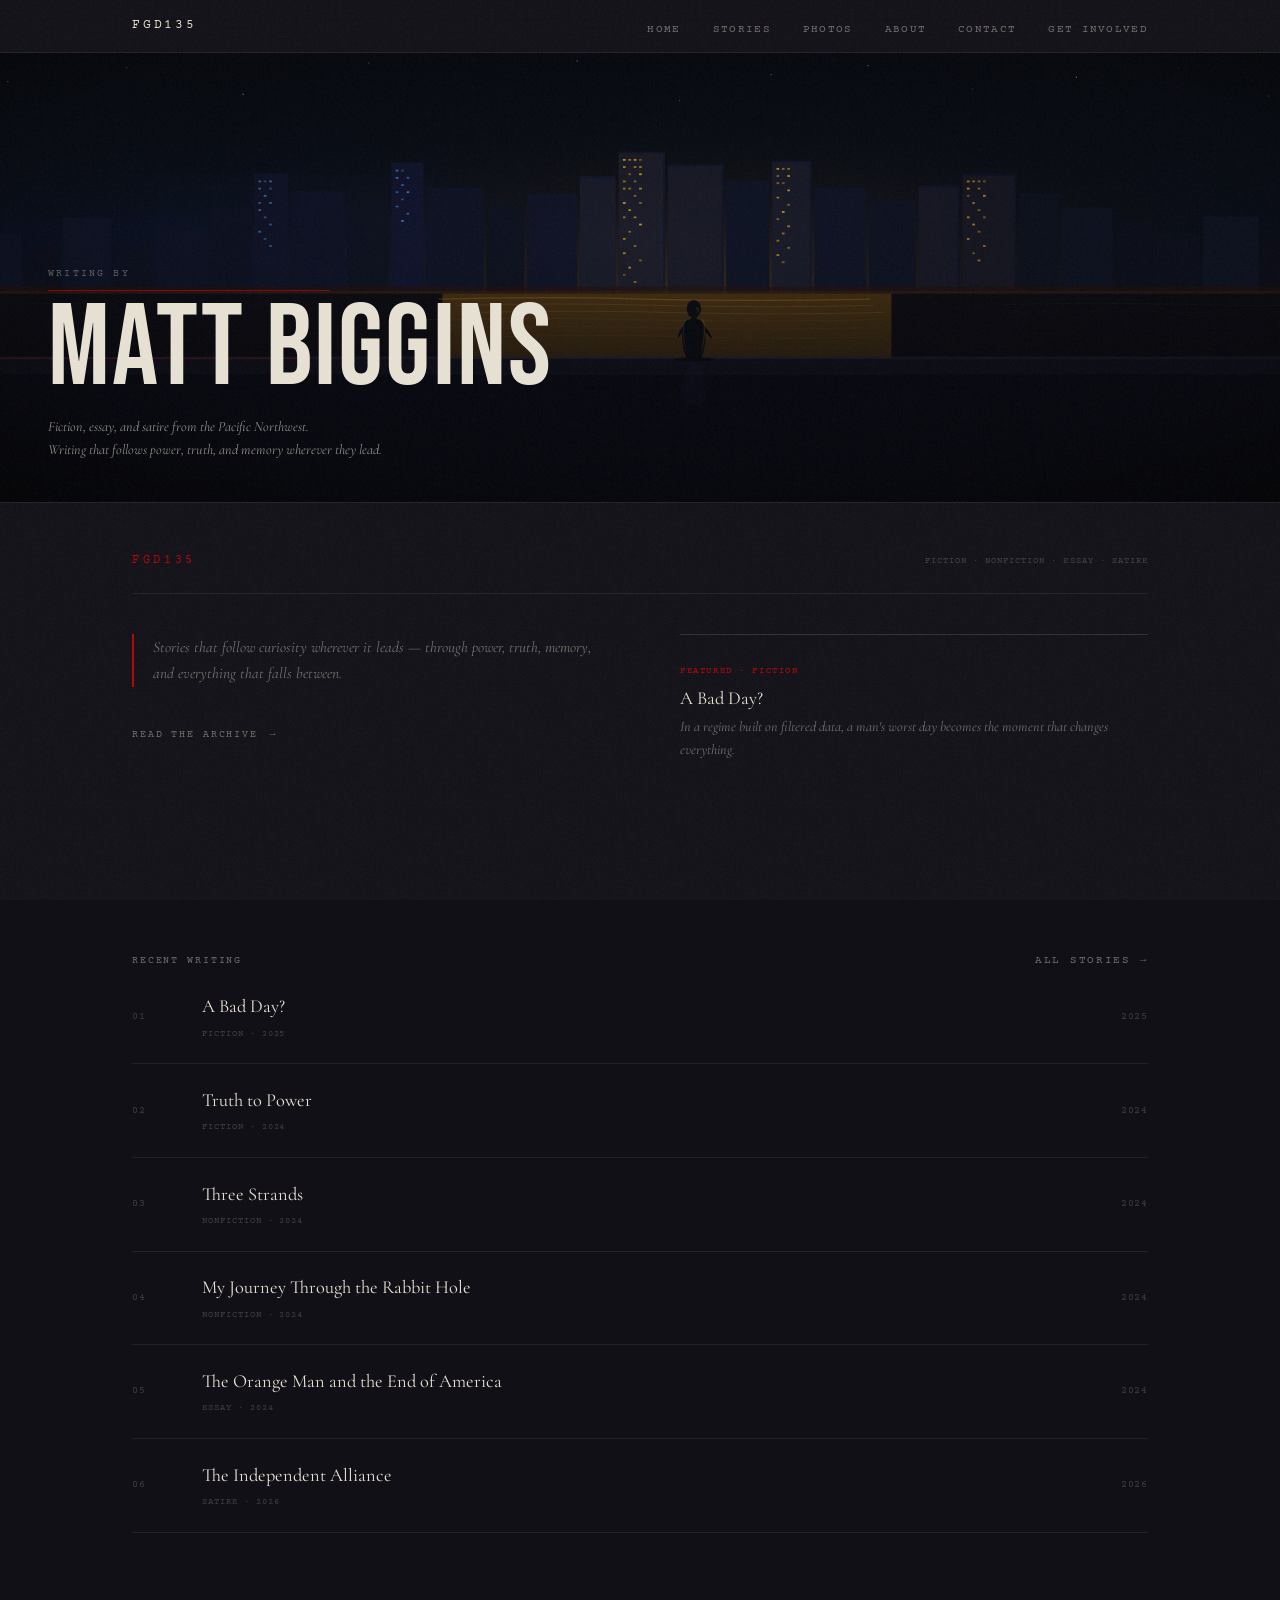
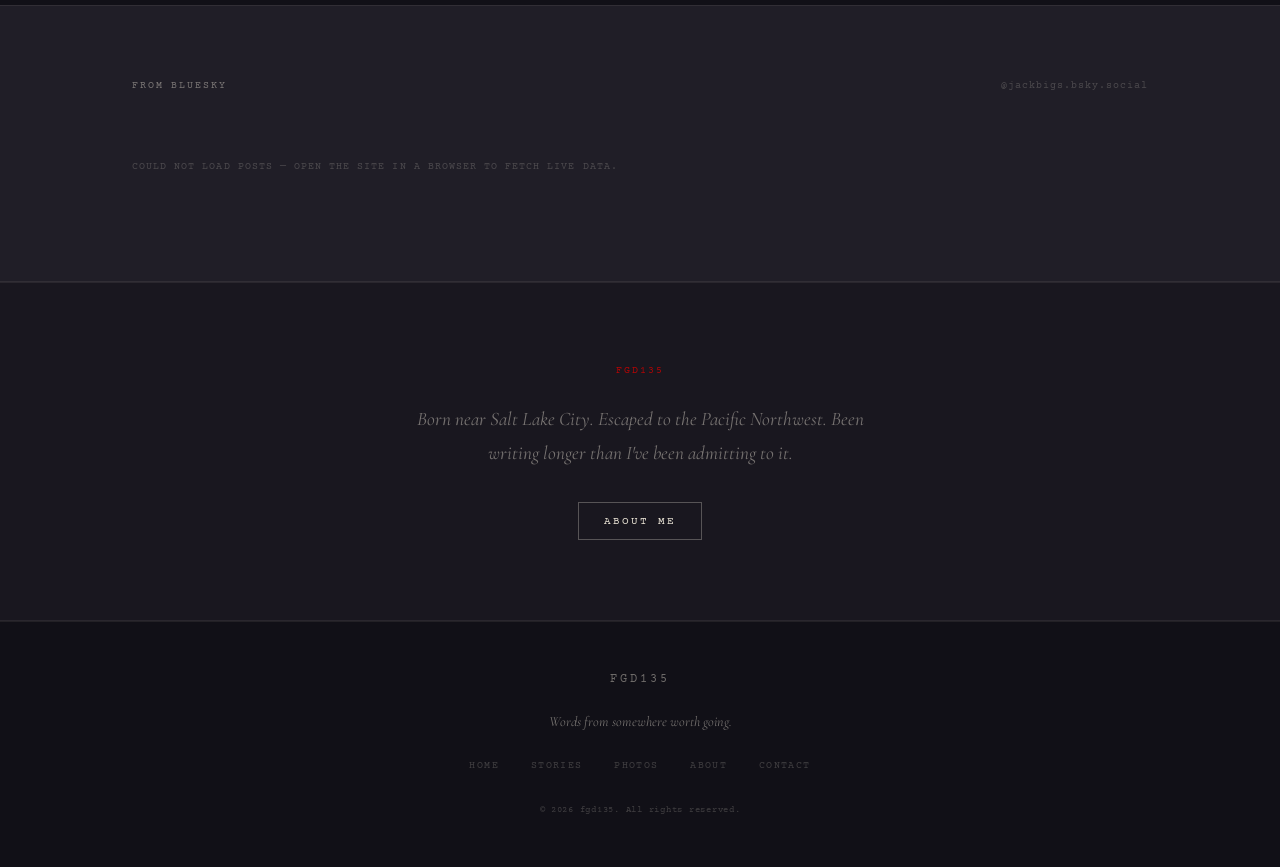
==== commit c9b0473a: "Add Get Involved nav link to all pages pointing to UI.html Desktop nav and mobile menu updated acros" ====
--- a/index.html
+++ b/index.html
@@ -34,6 +34,7 @@
       <li><a onclick="window.location='photos.html'" data-page="photos">Photos</a></li>
       <li><a onclick="showPage('about')"   data-page="about">About</a></li>
       <li><a onclick="showPage('contact')" data-page="contact">Contact</a></li>
+      <li><a href="UI.html">Get Involved</a></li>
     </ul>
     <button class="nav-burger" onclick="toggleMobile()" aria-label="Menu">
       <span></span><span></span><span></span>
@@ -48,6 +49,7 @@
   <a onclick="window.location='photos.html';toggleMobile()">Photos</a>
   <a onclick="showPage('about');toggleMobile()">About</a>
   <a onclick="showPage('contact');toggleMobile()">Contact</a>
+  <a href="UI.html">Get Involved</a>
 </div>
 
 <!-- ═══════════════════════════════════════════════════════
@@ -448,7 +450,7 @@
         <div class="story-row-title">The Orange Man and the End of America<small>Essay · 2024</small></div>
         <span class="story-row-date">2024</span>
       </div>
-      <div class="story-row" onclick="window.location='NFP.html'">
+      <div class="story-row" onclick="window.location='UI.html'">
         <span class="story-num">06</span>
         <div class="story-row-title">The Independent Alliance<small>Satire · 2026</small></div>
         <span class="story-row-date">2026</span>
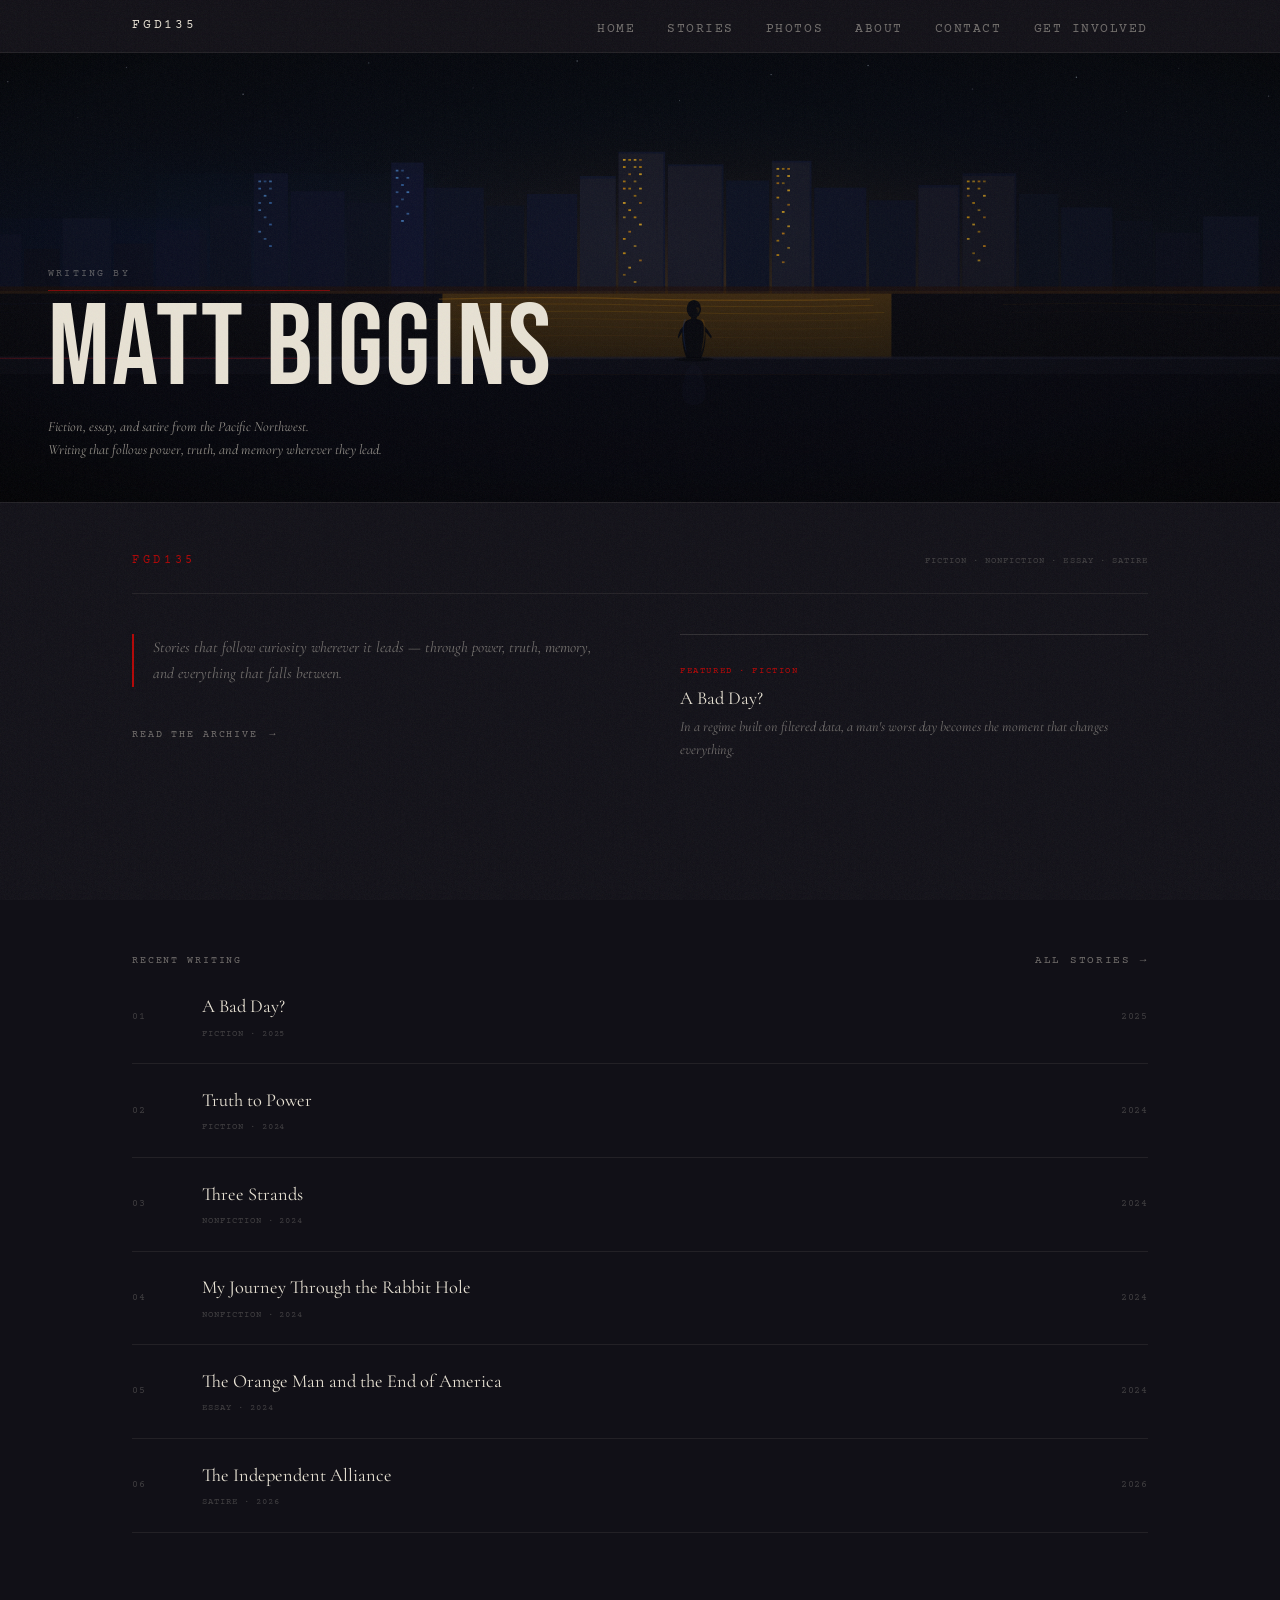
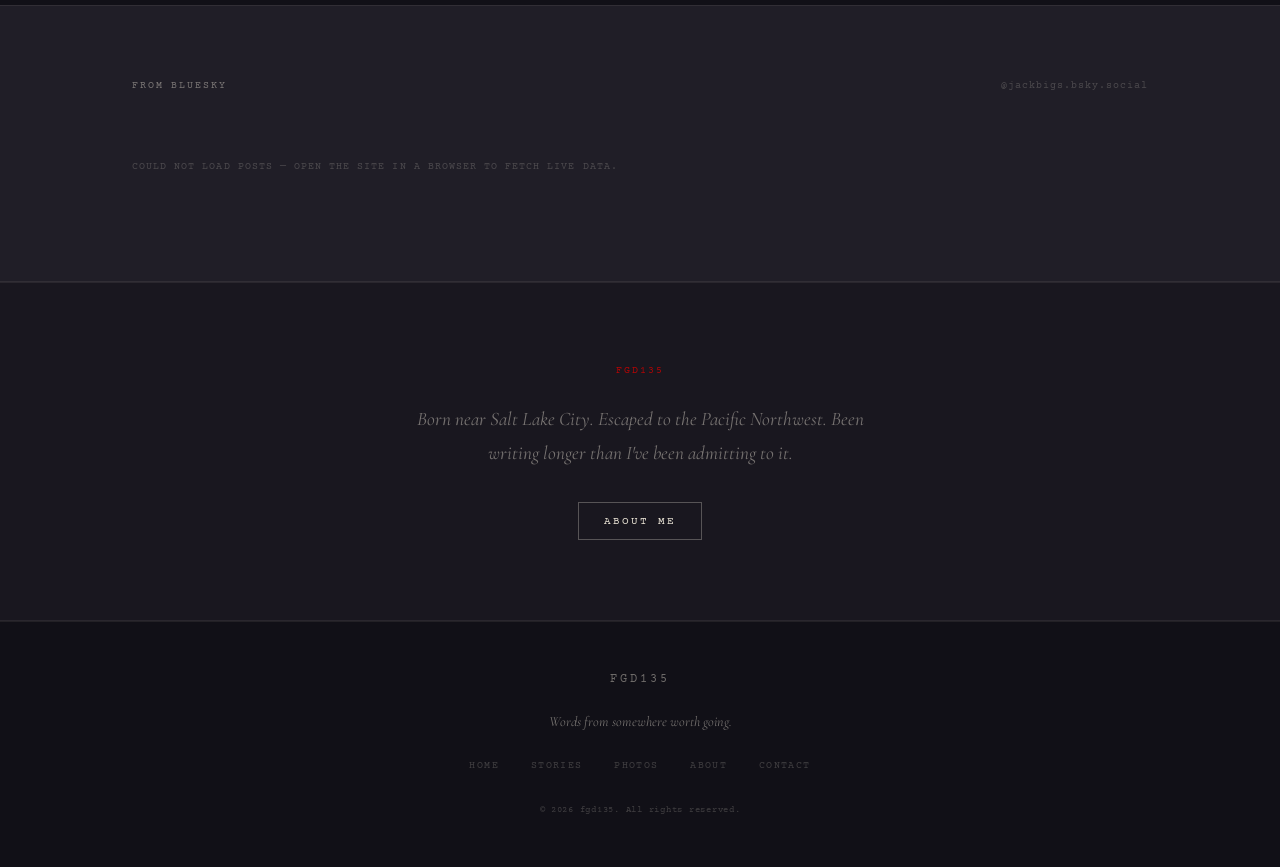
==== commit b07a1f62: "Add cityscape hero to About/Contact; remove signal-strip from stories - Extract hero-cityscape.svg a" ====
--- a/index.html
+++ b/index.html
@@ -488,8 +488,10 @@
      ABOUT
 ═══════════════════════════════════════════════════════ -->
 <div class="page" id="page-about">
-  <div class="page-header">
-    <div class="container">
+  <div class="page-hero-band">
+    <img src="hero-cityscape.svg" alt="">
+    <div class="hero-band-vignette"></div>
+    <div class="hero-band-content">
       <span class="label">About</span>
       <h1>The writer<br>behind the work</h1>
     </div>
@@ -540,8 +542,10 @@
      CONTACT
 ═══════════════════════════════════════════════════════ -->
 <div class="page" id="page-contact">
-  <div class="page-header">
-    <div class="container">
+  <div class="page-hero-band">
+    <img src="hero-cityscape.svg" alt="">
+    <div class="hero-band-vignette"></div>
+    <div class="hero-band-content">
       <span class="label">Contact</span>
       <h1>Get in touch</h1>
     </div>
@@ -784,6 +788,12 @@
 })();
 
 fetchBluesky();
+
+// Deep-link hash routing from other pages (e.g. index.html#about)
+(function() {
+  const hash = window.location.hash.slice(1);
+  if (hash && document.getElementById('page-' + hash)) showPage(hash);
+})();
 </script>
 </body>
 </html>
--- a/styles.css
+++ b/styles.css
@@ -90,7 +90,7 @@
 .nav-logo:hover { color: var(--crimson); }
 .nav-links { list-style: none; display: flex; gap: 2rem; }
 .nav-links a {
-  font-family: var(--font-mono); font-size: 0.68rem;
+  font-family: var(--font-mono); font-size: 0.80rem;
   letter-spacing: 0.12em; text-transform: uppercase;
   color: var(--ink-muted); cursor: pointer; transition: color 0.2s;
 }
@@ -364,6 +364,51 @@
 .page-header .label { display: block; margin-bottom: 1.2rem; }
 .page-header h1 { font-size: clamp(2.4rem, 5vw, 4rem); font-weight: 300; line-height: 1.08; color: var(--ink); }
 .page-header p { margin-top: 1rem; color: var(--ink-muted); font-style: italic; font-size: 1.05rem; }
+
+/* ── CITYSCAPE HERO BAND (about / contact) ─────────────── */
+.page-hero-band {
+  position: relative;
+  height: 38vh;
+  min-height: 260px;
+  overflow: hidden;
+  display: flex;
+  align-items: flex-end;
+  border-bottom: 1px solid var(--rule);
+}
+.page-hero-band img {
+  position: absolute;
+  inset: 0;
+  width: 100%;
+  height: 100%;
+  object-fit: cover;
+  object-position: center 30%;
+}
+.page-hero-band .hero-band-vignette {
+  position: absolute;
+  inset: 0;
+  background: linear-gradient(
+    to bottom,
+    rgba(17,16,23,0.05) 0%,
+    rgba(17,16,23,0.55) 50%,
+    rgba(17,16,23,0.96) 100%
+  );
+}
+.page-hero-band .hero-band-content {
+  position: relative;
+  z-index: 10;
+  padding: 0 2rem 2.5rem;
+  max-width: 1080px;
+  width: 100%;
+  margin: 0 auto;
+}
+.page-hero-band .hero-band-content .label { display: block; margin-bottom: 0.8rem; }
+.page-hero-band .hero-band-content h1 {
+  font-size: clamp(2.4rem, 5vw, 4rem);
+  font-weight: 300;
+  line-height: 1.08;
+  color: var(--ink);
+  margin: 0;
+}
 
 /* ── ARCHIVE ──────────────────────────────────────────── */
 .archive-section { padding: 3.5rem 2rem 6rem; }
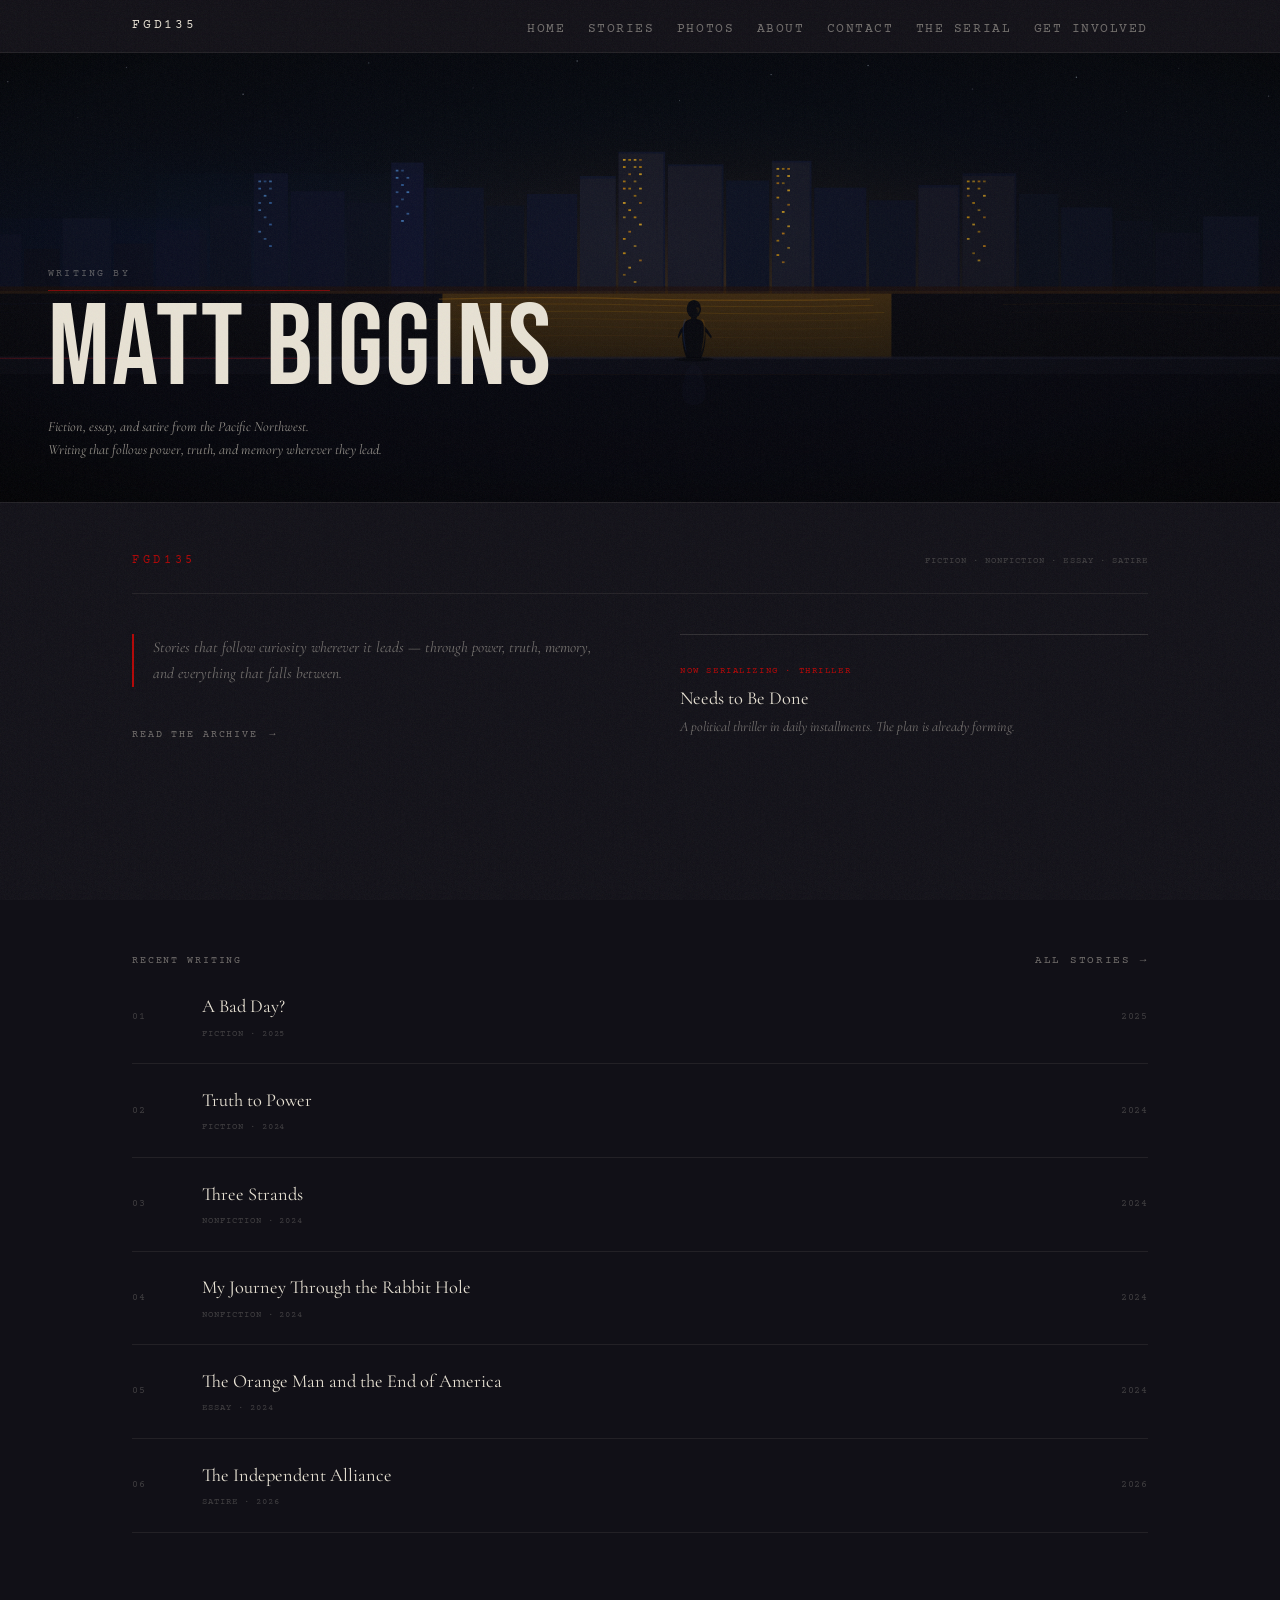
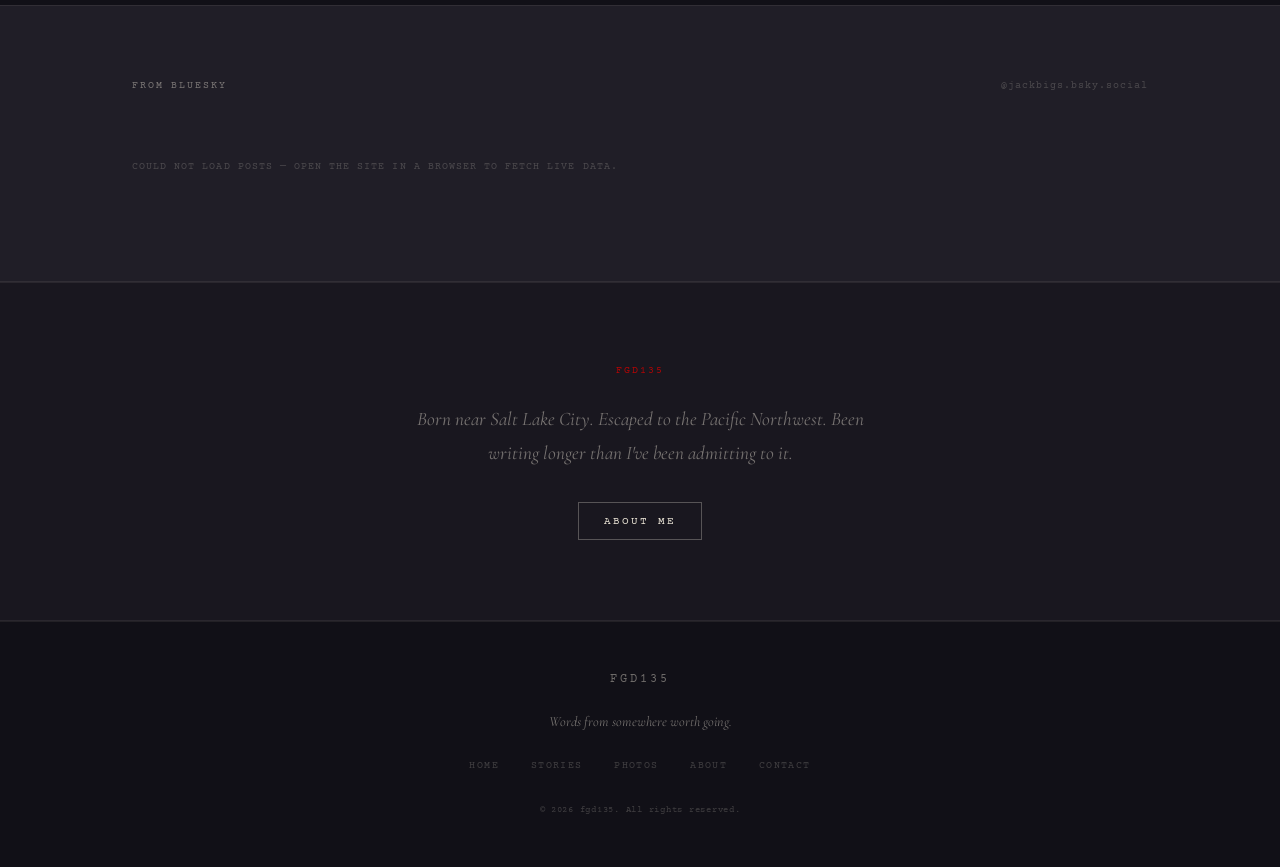
==== commit 287a66dc: "Add The Serial to site nav and homepage featured card" ====
--- a/index.html
+++ b/index.html
@@ -34,6 +34,7 @@
       <li><a onclick="window.location='photos.html'" data-page="photos">Photos</a></li>
       <li><a onclick="showPage('about')"   data-page="about">About</a></li>
       <li><a onclick="showPage('contact')" data-page="contact">Contact</a></li>
+      <li><a href="ntbd.html">The Serial</a></li>
       <li><a href="UI.html">Get Involved</a></li>
     </ul>
     <button class="nav-burger" onclick="toggleMobile()" aria-label="Menu">
@@ -49,6 +50,7 @@
   <a onclick="window.location='photos.html';toggleMobile()">Photos</a>
   <a onclick="showPage('about');toggleMobile()">About</a>
   <a onclick="showPage('contact');toggleMobile()">Contact</a>
+  <a href="ntbd.html">The Serial</a>
   <a href="UI.html">Get Involved</a>
 </div>
 
@@ -405,10 +407,10 @@
             <a class="hero-cta" href="stories.html">Read the archive</a>
           </div>
           <div class="hero-text-right">
-            <div class="hero-featured" onclick="window.location='badday.html'" style="cursor:pointer">
-              <div class="hero-featured-eyebrow">Featured · Fiction</div>
-              <div class="hero-featured-title">A Bad Day?</div>
-              <div class="hero-featured-lede">In a regime built on filtered data, a man's worst day becomes the moment that changes everything.</div>
+            <div class="hero-featured" onclick="window.location='ntbd.html'" style="cursor:pointer">
+              <div class="hero-featured-eyebrow">Now Serializing · Thriller</div>
+              <div class="hero-featured-title">Needs to Be Done</div>
+              <div class="hero-featured-lede">A political thriller in daily installments. The plan is already forming.</div>
             </div>
           </div>
         </div>
--- a/styles.css
+++ b/styles.css
@@ -88,7 +88,7 @@
   user-select: none;
 }
 .nav-logo:hover { color: var(--crimson); }
-.nav-links { list-style: none; display: flex; gap: 2rem; }
+.nav-links { list-style: none; display: flex; gap: 1.4rem; }
 .nav-links a {
   font-family: var(--font-mono); font-size: 0.80rem;
   letter-spacing: 0.12em; text-transform: uppercase;
@@ -117,7 +117,7 @@
   letter-spacing: 0.1em; color: var(--ink-muted);
   cursor: pointer; background: none; border: none; text-transform: uppercase;
 }
-@media (max-width: 620px) {
+@media (max-width: 860px) {
   .nav-links { display: none; }
   .nav-burger { display: flex; }
 }
@@ -410,10 +410,7 @@
   margin: 0;
 }
 
-/* ── ARCHIVE ──────────────────────────────────────────── */
-.archive-section { padding: 3.5rem 2rem 6rem; }
-.archive-category { margin-bottom: 3.5rem; }
-.archive-cat-label { font-family: var(--font-mono); font-size: 0.62rem; letter-spacing: 0.2em; text-transform: uppercase; color: var(--crimson); padding-bottom: 0.8rem; border-bottom: 1px solid var(--rule); margin-bottom: 0; }
+
 
 /* ── READER ───────────────────────────────────────────── */
 .reader-header { background: var(--surface); padding: 5.5rem 2rem 4rem; border-bottom: 1px solid var(--rule); text-align: center; }
@@ -489,12 +486,6 @@
   filter: brightness(0.88);
 }
 .photo-item:hover img { transform: scale(1.03); filter: brightness(1); }
-.photo-placeholder {
-  width: 100%; height: 100%;
-  display: flex; align-items: center; justify-content: center;
-  background: var(--surface-3); border: 1px solid var(--rule);
-}
-.photo-placeholder span { font-family: var(--font-mono); font-size: 0.55rem; letter-spacing: 0.1em; color: var(--ink-dim); text-transform: uppercase; }
 @media (max-width: 700px) { .photo-grid { grid-template-columns: repeat(2, 1fr); } }
 @media (max-width: 420px) { .photo-grid { grid-template-columns: 1fr; } }
 .series-nav { display: flex; gap: 2rem; flex-wrap: wrap; padding-bottom: 0.5rem; border-bottom: 1px solid var(--rule); }
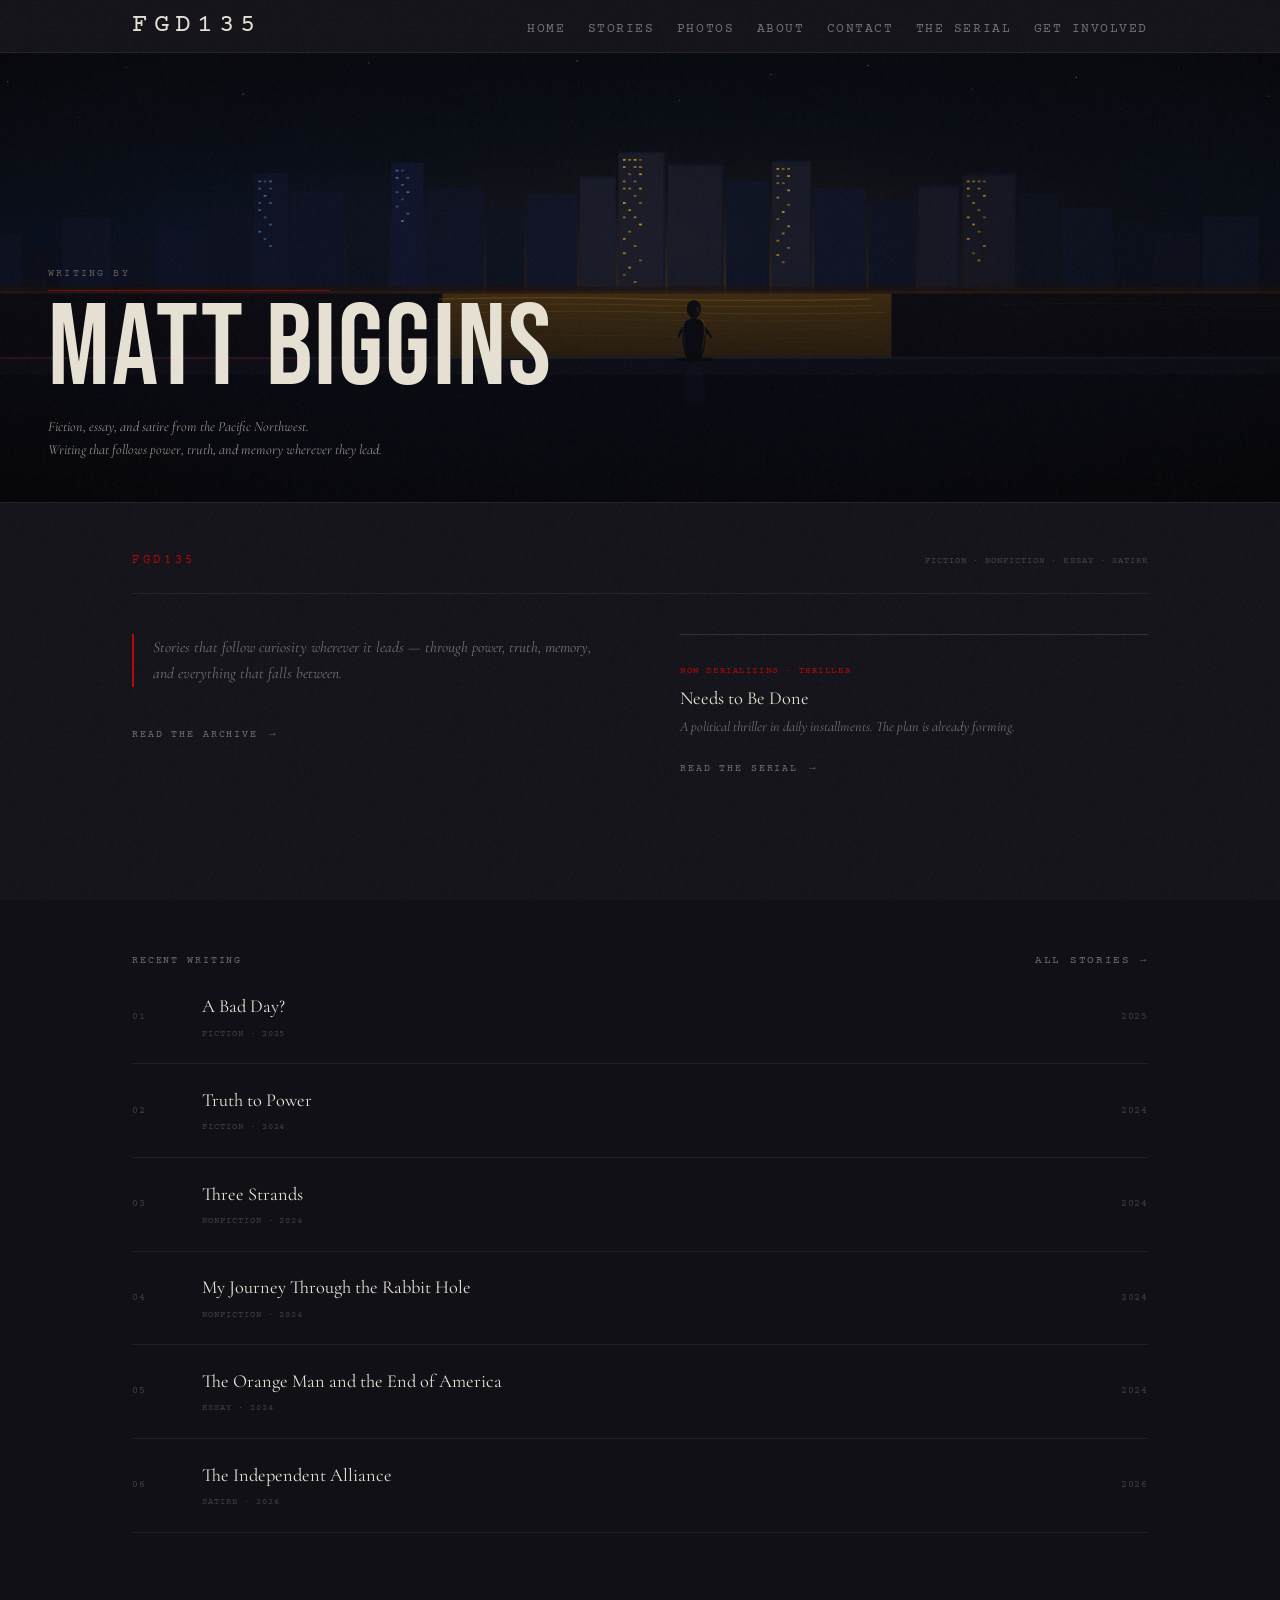
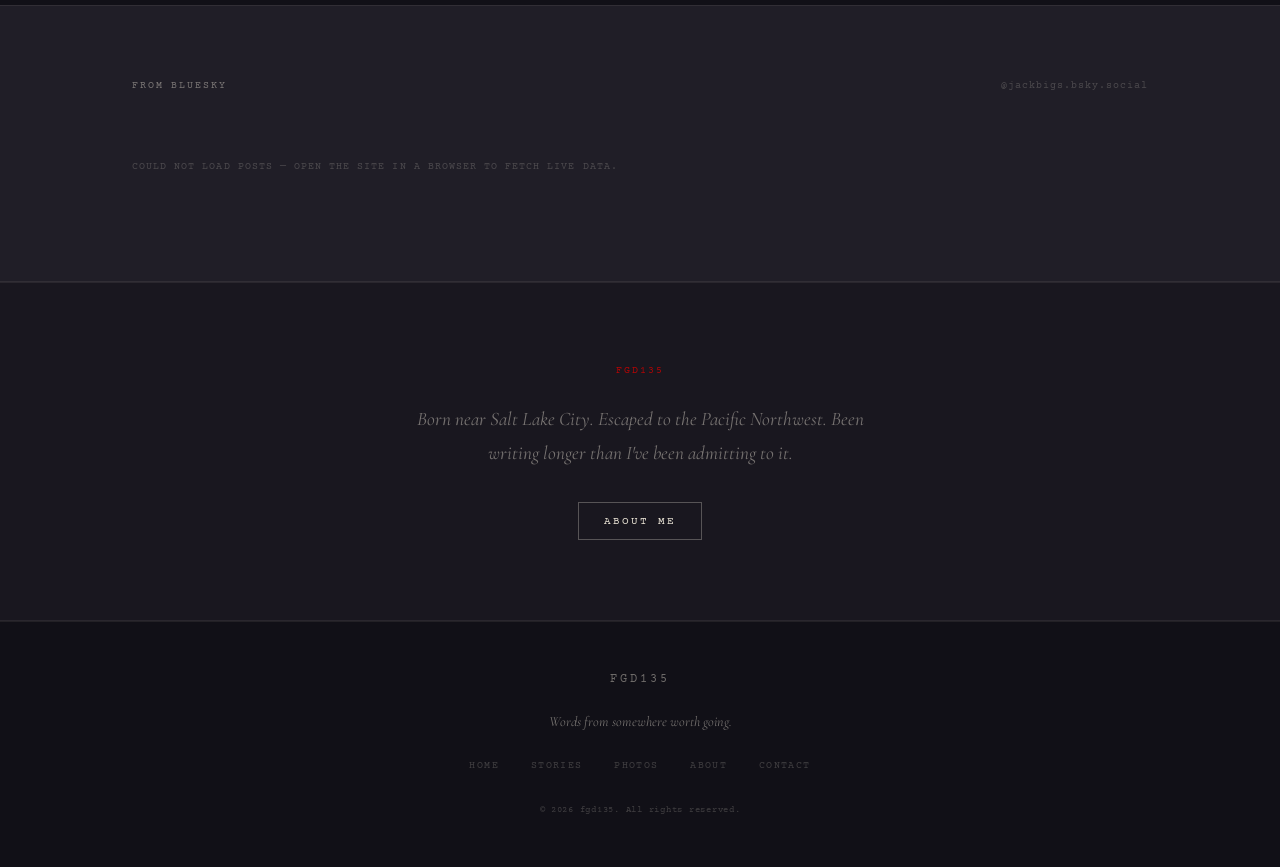
==== commit 99a791c7: "UI fixes: serial black-on-white, logo 200%, contact legibility, serial button, easter egg" ====
--- a/index.html
+++ b/index.html
@@ -412,6 +412,7 @@
               <div class="hero-featured-title">Needs to Be Done</div>
               <div class="hero-featured-lede">A political thriller in daily installments. The plan is already forming.</div>
             </div>
+            <a class="hero-cta" href="ntbd.html" style="margin-top:1.4rem;">Read the serial</a>
           </div>
         </div>
 
--- a/styles.css
+++ b/styles.css
@@ -82,7 +82,7 @@
   display: flex; align-items: center; justify-content: space-between; height: 52px;
 }
 .nav-logo {
-  font-family: var(--font-mono); font-size: 0.8rem;
+  font-family: var(--font-mono); font-size: 1.6rem;
   letter-spacing: 0.22em; text-transform: uppercase;
   color: var(--ink); cursor: pointer; transition: color 0.2s;
   user-select: none;
@@ -456,12 +456,12 @@
 /* ── CONTACT ──────────────────────────────────────────── */
 .contact-body { padding: 3.5rem 2rem 6rem; }
 .contact-body .container { max-width: 560px; }
-.contact-body p { font-size: 1.1rem; line-height: 1.82; color: var(--ink); }
+.contact-body p { font-size: 2.2rem; line-height: 1.82; color: var(--ink); }
 .contact-links { margin-top: 3rem; }
 .contact-link-row { display: flex; align-items: baseline; justify-content: space-between; padding: 1.1rem 0; border-bottom: 1px solid var(--rule); }
 .contact-link-row:first-child { border-top: 1px solid var(--rule); }
-.contact-link-label { font-size: 1.05rem; }
-.contact-link-val { font-family: var(--font-mono); font-size: 0.7rem; letter-spacing: 0.08em; color: var(--crimson); }
+.contact-link-label { font-size: 2.1rem; }
+.contact-link-val { font-family: var(--font-mono); font-size: 1.4rem; letter-spacing: 0.08em; color: var(--gold); }
 .contact-link-val a { color: inherit; }
 .contact-link-val a:hover { opacity: 0.75; }
 
@@ -614,6 +614,17 @@
   line-height: 1.65; margin-bottom: 2rem;
 }
 
+/* ── SERIAL READING PAGES (black text on white — master rule) ── */
+.serial-body {
+  background: #ffffff !important;
+  color: #111111 !important;
+}
+.serial-body p,
+.serial-body p.para,
+.serial-body p.no-indent {
+  color: #111111 !important;
+}
+
 /* ── SURVEY / VOTER ───────────────────────────────────── */
 .survey-question { font-weight: 600; margin-top: 1.8rem !important; color: #1a1714; }
 .survey-answer { font-family: var(--font-mono); font-size: 0.9rem; color: #4a4540; margin-top: 0.4rem !important; }
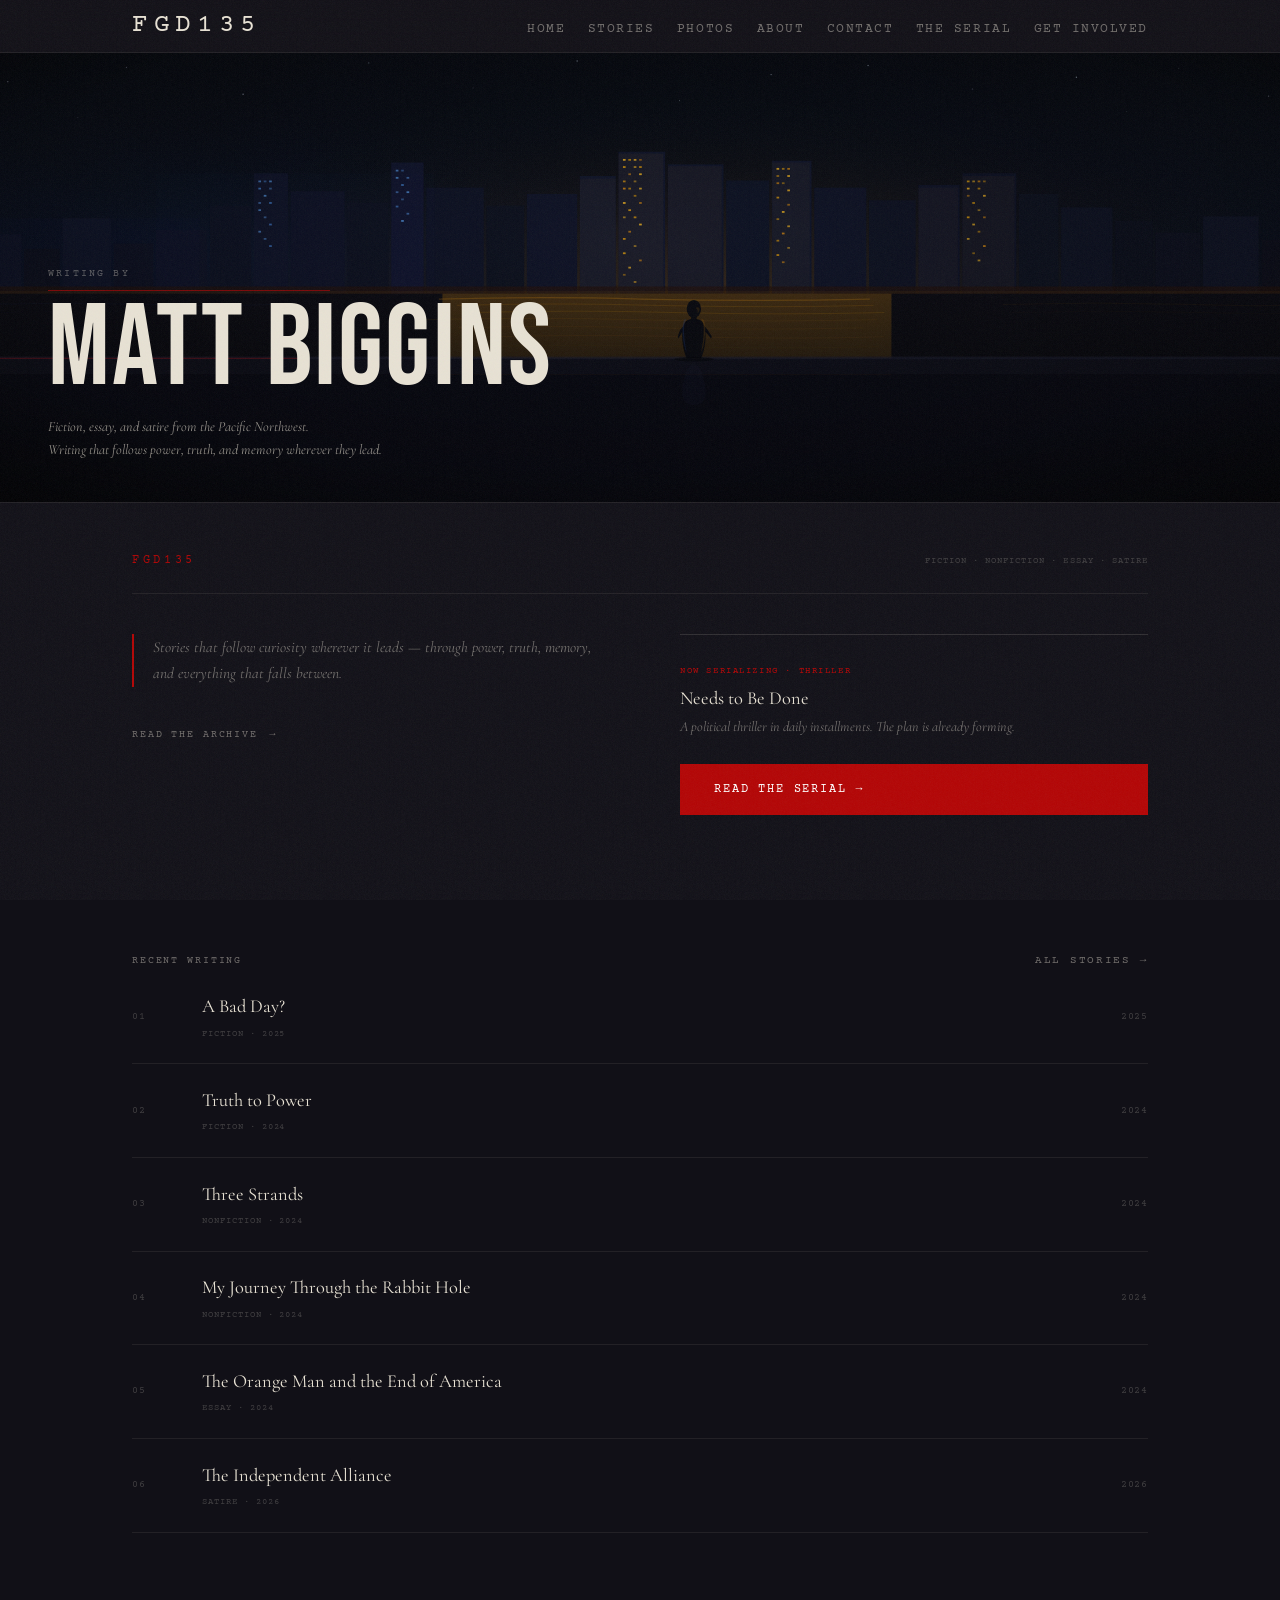
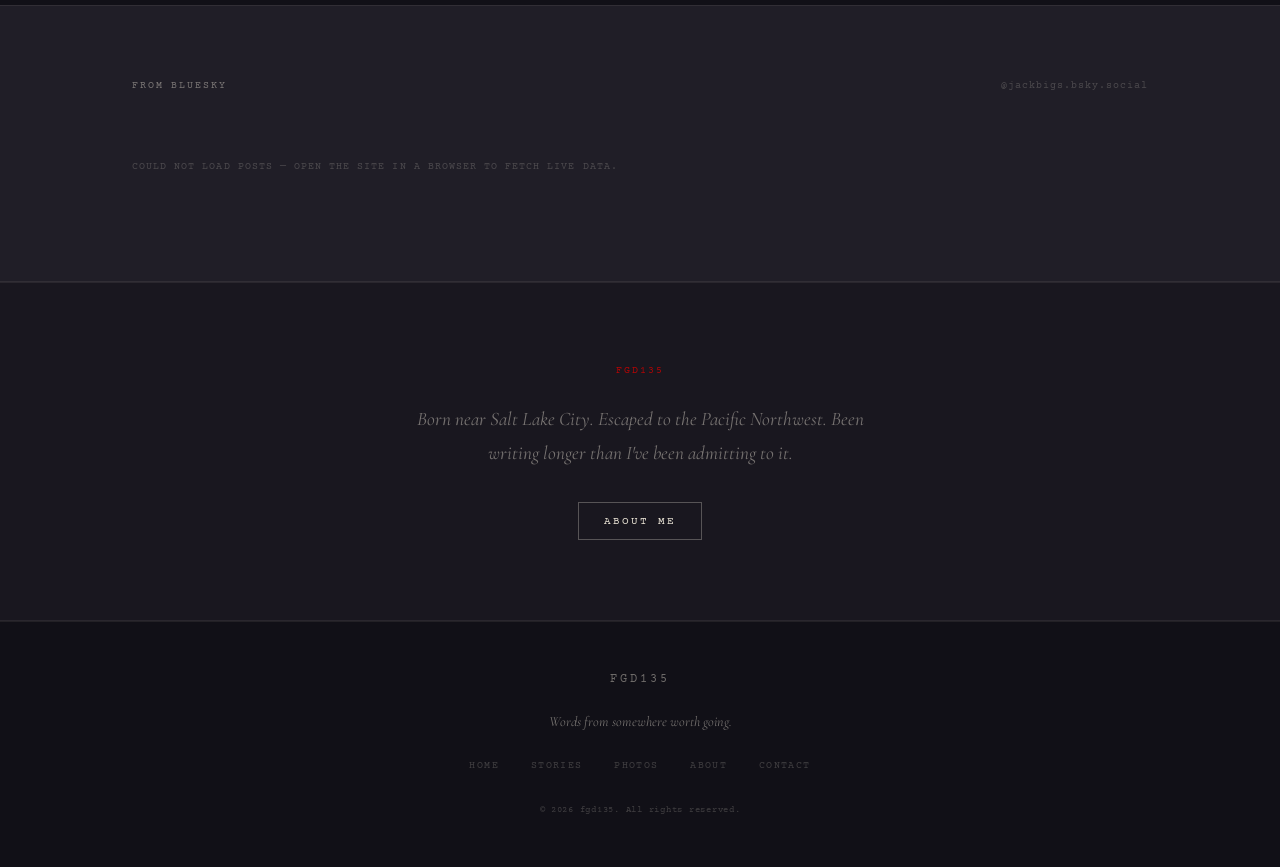
==== commit a0c13cd2: "Add prominent serial button to hero section" ====
--- a/index.html
+++ b/index.html
@@ -412,7 +412,7 @@
               <div class="hero-featured-title">Needs to Be Done</div>
               <div class="hero-featured-lede">A political thriller in daily installments. The plan is already forming.</div>
             </div>
-            <a class="hero-cta" href="ntbd.html" style="margin-top:1.4rem;">Read the serial</a>
+            <a class="serial-btn" href="ntbd.html">Read the Serial →</a>
           </div>
         </div>
 
--- a/styles.css
+++ b/styles.css
@@ -237,6 +237,25 @@
 }
 .hero-cta::after { content: '→'; }
 .hero-cta:hover { color: var(--crimson); gap: 1.1rem; }
+
+.serial-btn {
+  display: inline-block;
+  margin-top: 1.6rem;
+  padding: 0.85rem 2rem;
+  background: var(--crimson);
+  color: #fff;
+  font-family: var(--font-mono);
+  font-size: 0.72rem;
+  letter-spacing: 0.16em;
+  text-transform: uppercase;
+  text-decoration: none;
+  border: 2px solid var(--crimson);
+  transition: background 0.2s, color 0.2s;
+}
+.serial-btn:hover {
+  background: transparent;
+  color: var(--crimson);
+}
 
 .hero-featured {
   border-top: 1px solid var(--rule-mid);
